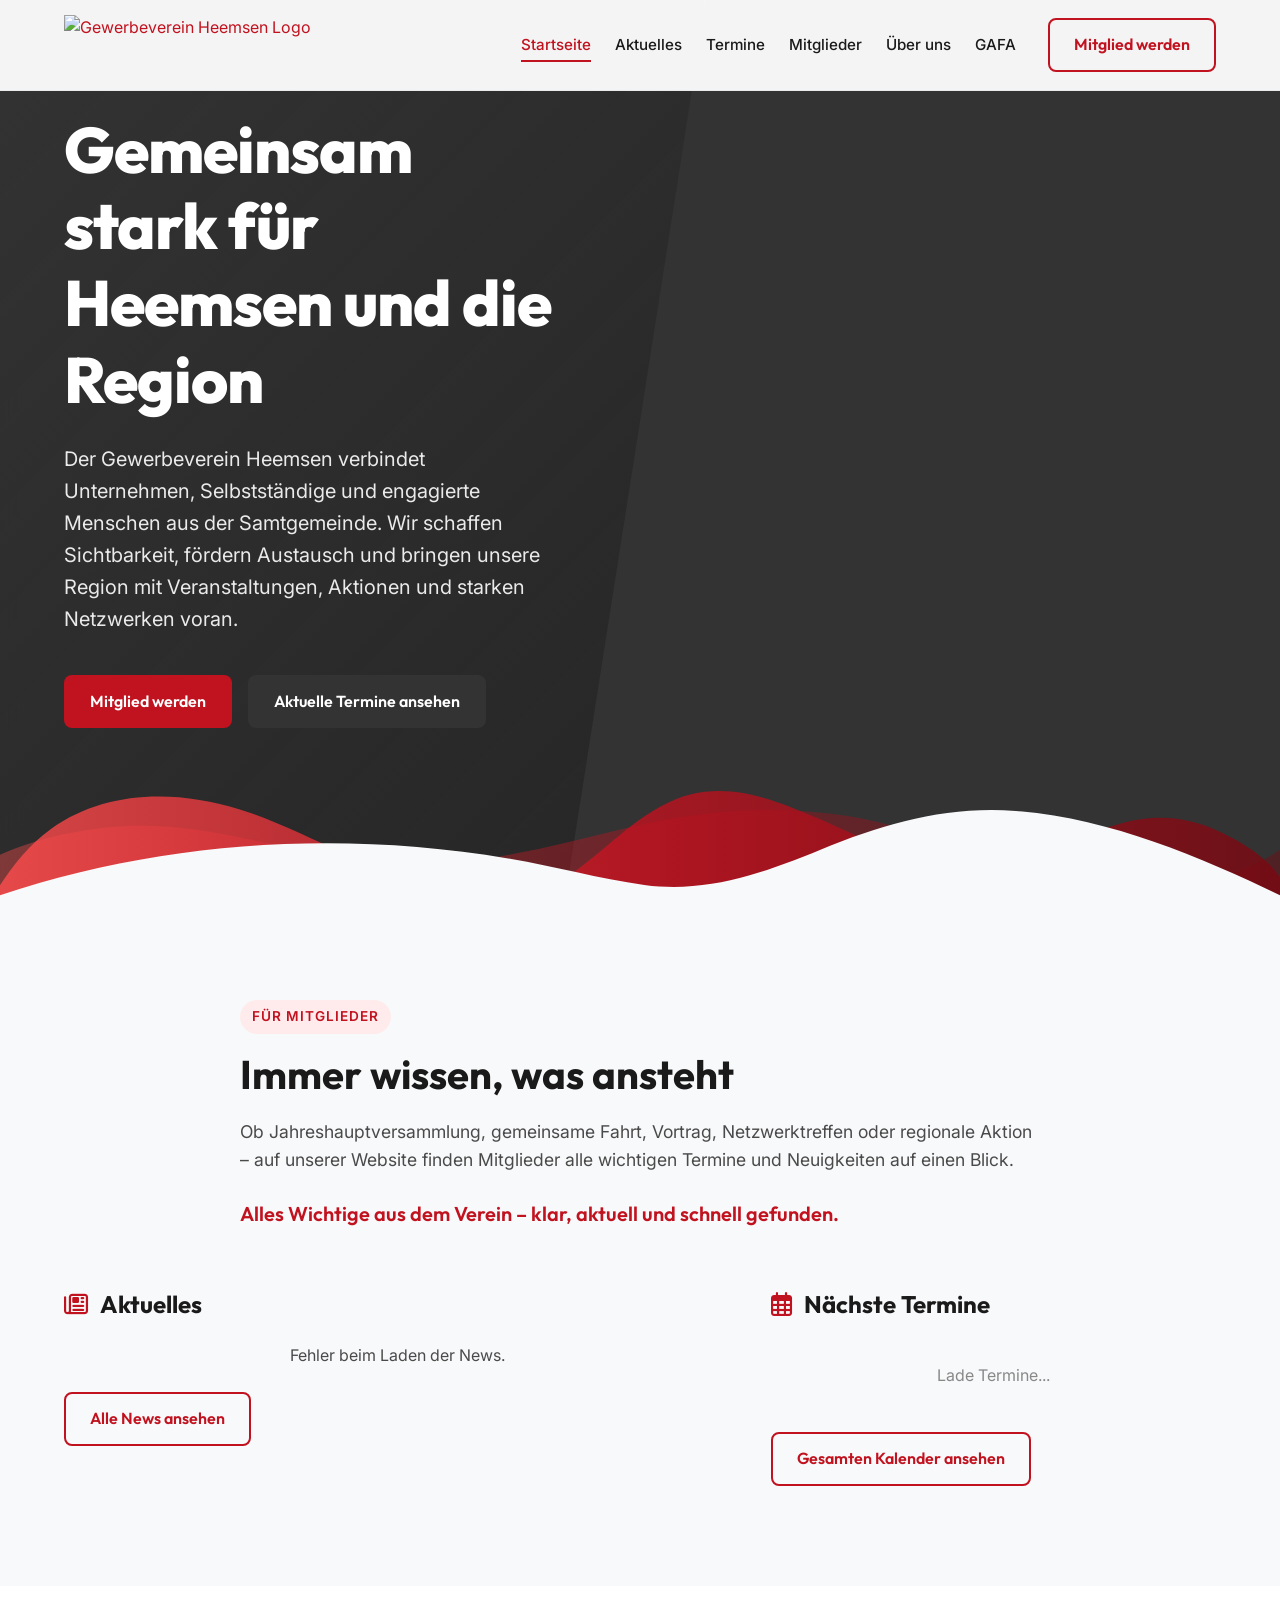
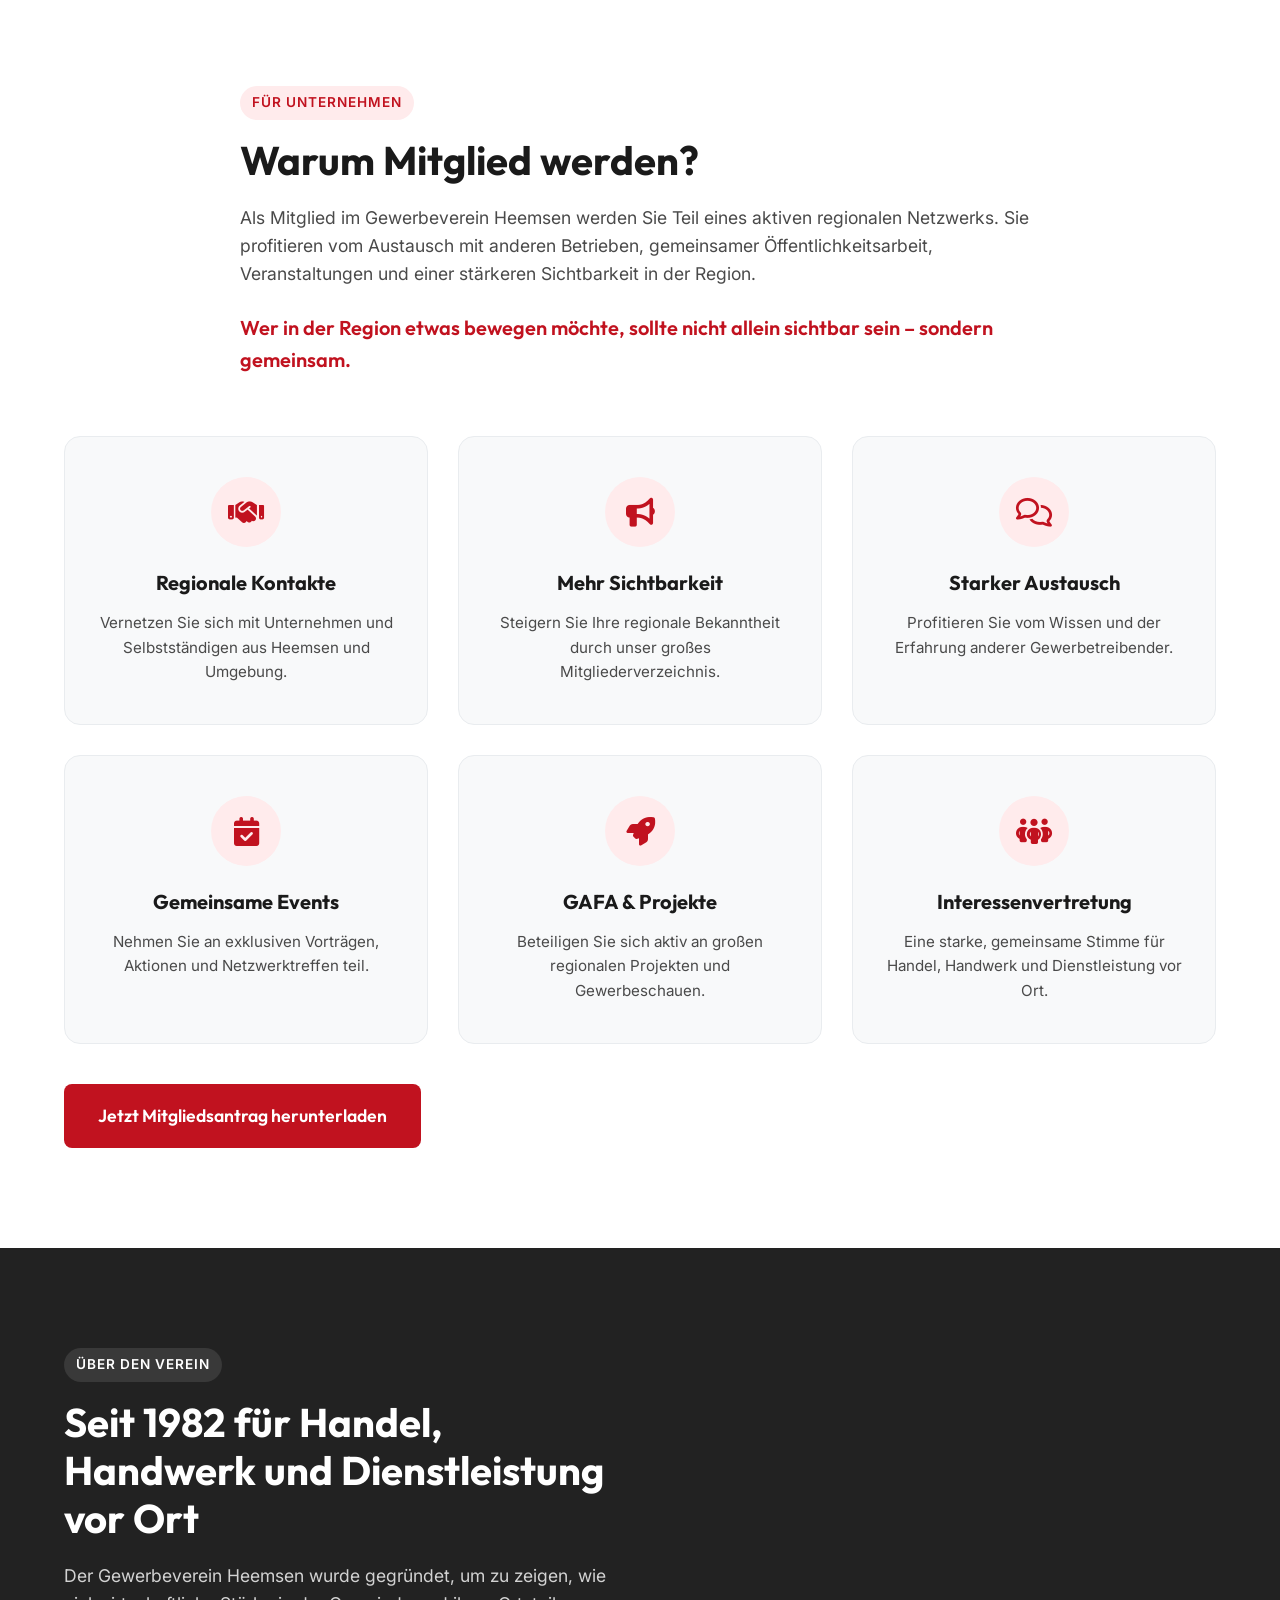
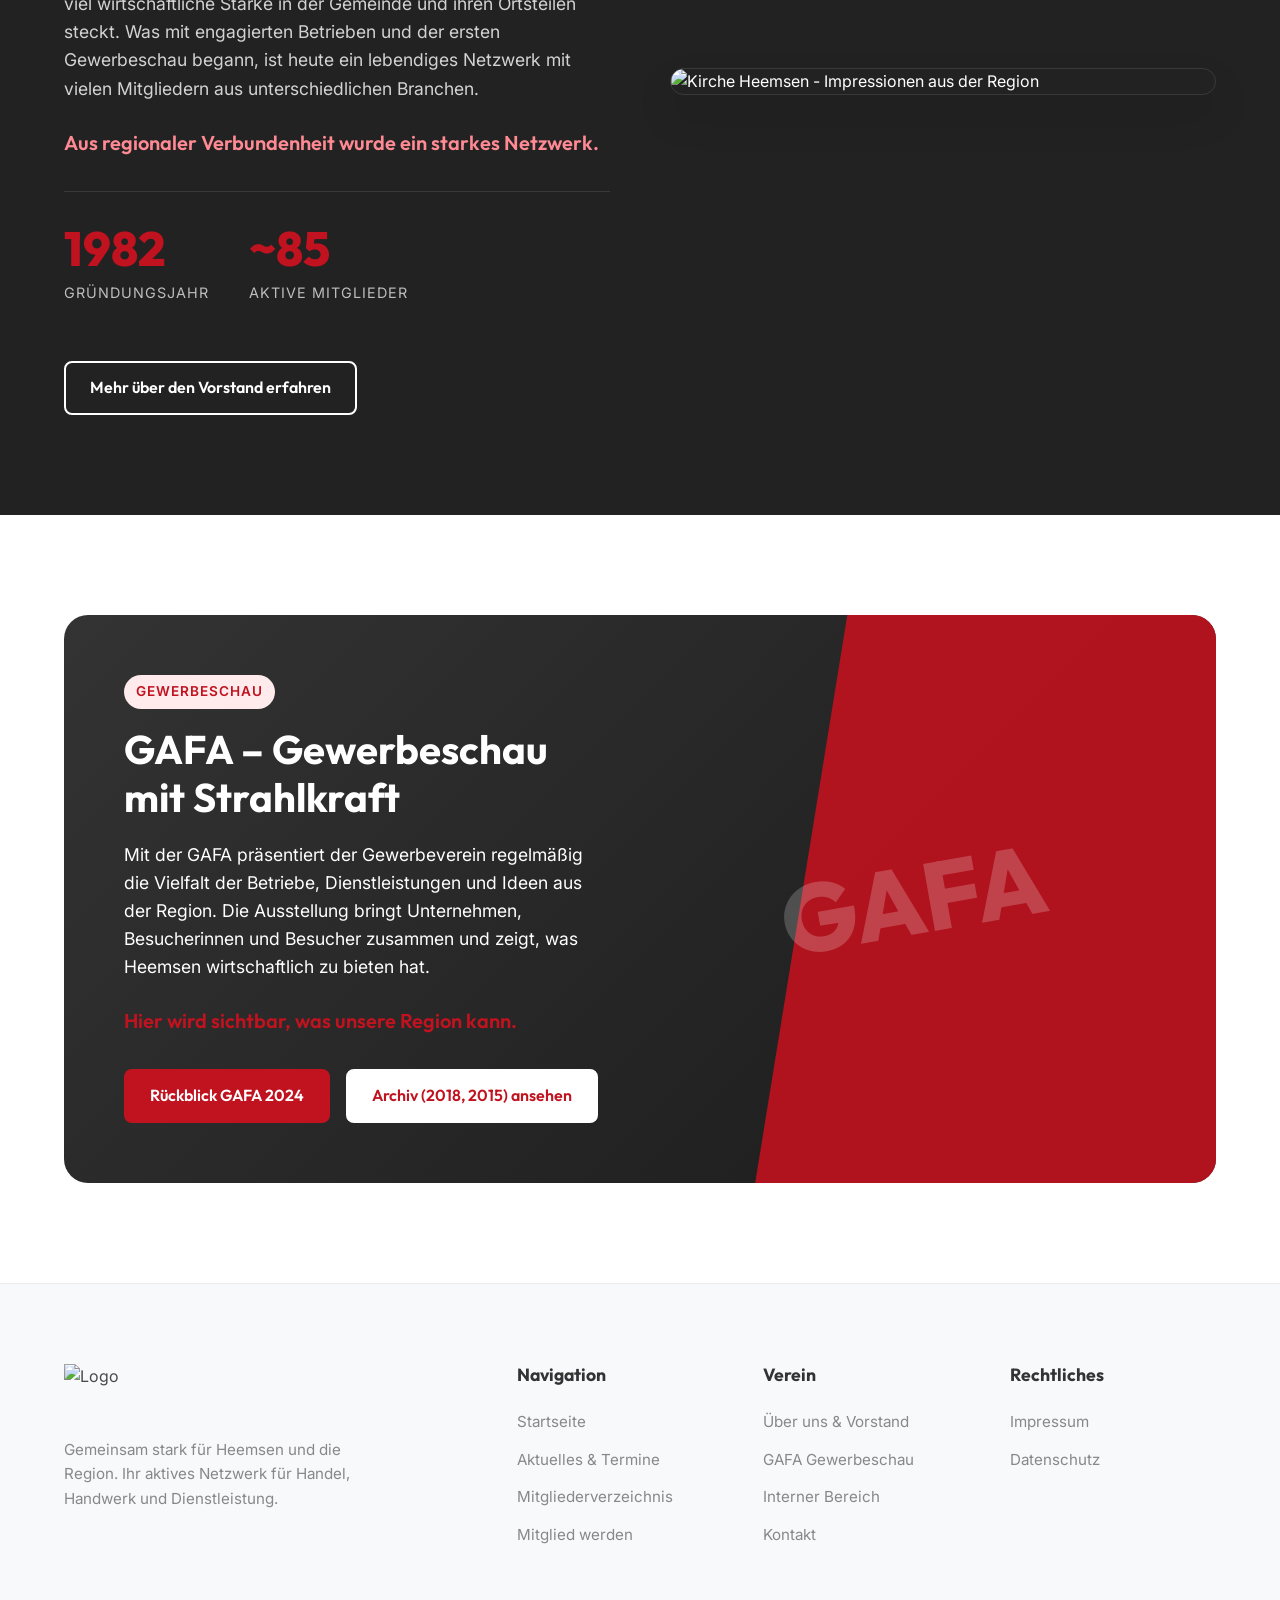
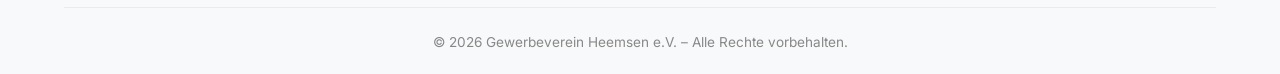
==== index.html @ cf5c9b63 "Add Datenschutz page and link in footers" ====
<!DOCTYPE html>
<html lang="de">
<head>
    <meta charset="UTF-8">
    <meta name="viewport" content="width=device-width, initial-scale=1.0">
    <title>Gewerbeverein Heemsen</title>
    
    <!-- Google Fonts -->
    <link rel="preconnect" href="https://fonts.googleapis.com">
    <link rel="preconnect" href="https://fonts.gstatic.com" crossorigin>
    <link href="https://fonts.googleapis.com/css2?family=Inter:wght@300;400;500;600;700&family=Outfit:wght@400;600;800&display=swap" rel="stylesheet">
    
    <!-- FontAwesome Icons -->
    <link rel="stylesheet" href="https://cdnjs.cloudflare.com/ajax/libs/font-awesome/6.4.0/css/all.min.css">
    
    <!-- Styles -->
    <link rel="stylesheet" href="style.css">
</head>
<body>

    <!-- Header & Navigation -->
    <header class="header" id="header">
        <div class="container header-container">
            <a href="#" class="logo">
                <img src="https://pub-b33108412309406a9a941ddc51e9a5b9.r2.dev/gewerbeverein%20heemsen/Gewerbeverein-Heemsen-Logo.png" alt="Gewerbeverein Heemsen Logo">
            </a>
            
            <nav class="nav-menu" id="nav-menu">
                <ul class="nav-list">
                    <li class="nav-item"><a href="#" class="nav-link active">Startseite</a></li>
                    <li class="nav-item"><a href="aktuelles.html" class="nav-link">Aktuelles</a></li>
                    <li class="nav-item"><a href="termine.html" class="nav-link">Termine</a></li>
                    <li class="nav-item"><a href="mitglieder.html" class="nav-link">Mitglieder</a></li>
                    <li class="nav-item"><a href="#ueber-uns" class="nav-link">Über uns</a></li>
                    <li class="nav-item"><a href="#gafa" class="nav-link">GAFA</a></li>
                </ul>
                <div class="nav-actions">
                    <a href="#mitglied-werden" class="btn btn-outline">Mitglied werden</a>
                </div>
            </nav>

            <button class="hamburger" id="hamburger" aria-label="Menü öffnen">
                <span class="bar"></span>
                <span class="bar"></span>
                <span class="bar"></span>
            </button>
        </div>
    </header>

    <!-- Hero Section -->
    <section class="hero">
        <div class="container hero-container">
            <div class="hero-content">
                <h1 class="hero-title">Gemeinsam stark für Heemsen und die Region</h1>
                <p class="hero-subtitle">Der Gewerbeverein Heemsen verbindet Unternehmen, Selbstständige und engagierte Menschen aus der Samtgemeinde. Wir schaffen Sichtbarkeit, fördern Austausch und bringen unsere Region mit Veranstaltungen, Aktionen und starken Netzwerken voran.</p>
                <div class="hero-buttons">
                    <a href="#mitglied-werden" class="btn btn-primary">Mitglied werden</a>
                    <a href="#termine" class="btn btn-secondary">Aktuelle Termine ansehen</a>
                </div>
            </div>
        </div>
        
        <!-- Shape Divider Bottom -->
        <div class="custom-shape-divider-bottom">
            <svg data-name="Layer 1" xmlns="http://www.w3.org/2000/svg" viewBox="0 0 1200 120" preserveAspectRatio="none">
                <defs>
                    <linearGradient id="wave-gradient" x1="0%" y1="0%" x2="100%" y2="0%">
                        <stop offset="0%" stop-color="#ff4d4d" />
                        <stop offset="50%" stop-color="var(--primary)" />
                        <stop offset="100%" stop-color="#7a0811" />
                    </linearGradient>
                </defs>
                <path d="M0,0V46.29c47.79,22.2,103.59,32.17,158,28,70.36-5.37,136.33-33.31,206.8-37.5C438.64,32.43,512.34,53.67,583,72.05c69.27,18,138.3,24.88,209.4,13.08,36.15-6,69.85-17.84,104.45-29.34C989.49,25,1113-14.29,1200,52.47V0Z" fill="url(#wave-gradient)" opacity=".4" transform="scale(1, -1) translate(0, -120)"></path>
                <path d="M0,0V15.81C13,36.92,27.64,56.86,47.69,72.05,99.41,111.27,165,111,224.58,91.58c31.15-10.15,60.09-26.07,89.67-39.8,40.92-19,84.73-46,130.83-49.67,36.26-2.85,70.9,9.42,98.6,31.56,31.77,25.39,62.32,62,103.63,73,40.44,10.79,81.35-6.69,119.13-24.28s75.16-39,116.92-43.05c59.73-5.85,113.28,22.88,168.9,38.84,30.2,8.66,59,6.17,87.09-7.5,22.43-10.89,48-26.93,60.65-49.24V0Z" fill="url(#wave-gradient)" opacity=".8" transform="scale(1, -1) translate(0, -120)"></path>
                <path d="M0,0V5.63C149.93,59,314.09,71.32,475.83,42.57c43-7.64,84.23-20.12,127.61-26.46,59-8.63,112.48,12.24,165.56,35.4C827.93,77.22,886,95.24,951.2,90c86.53-7,172.46-45.71,248.8-84.81V0Z" fill="var(--bg-light)" transform="scale(1, -1) translate(0, -120)"></path>
            </svg>
        </div>
    </section>

    <!-- Für Mitglieder: Aktuelles & Termine -->
    <section id="aktuelles" class="section bg-light">
        <div class="container">
            <div class="section-header text-center">
                <span class="section-badge">Für Mitglieder</span>
                <h2 class="section-title">Immer wissen, was ansteht</h2>
                <p class="section-description">Ob Jahreshauptversammlung, gemeinsame Fahrt, Vortrag, Netzwerktreffen oder regionale Aktion – auf unserer Website finden Mitglieder alle wichtigen Termine und Neuigkeiten auf einen Blick.</p>
                <p class="section-highlight">Alles Wichtige aus dem Verein – klar, aktuell und schnell gefunden.</p>
            </div>

            <div class="members-grid">
                <!-- Aktuelles Spalte -->
                <div class="news-column">
                    <h3 class="column-title"><i class="fa-regular fa-newspaper"></i> Aktuelles</h3>
                    <div class="news-cards" id="dynamic-news-home">
                        <!-- News werden hier dynamisch per JavaScript geladen -->
                        <div style="text-align:center; padding: 20px; color: var(--text-muted);">Lade Neuigkeiten...</div>
                    </div>
                    <div class="column-footer">
                        <a href="aktuelles.html" class="btn btn-outline">Alle News ansehen</a>
                    </div>
                </div>

                <!-- Termine Spalte -->
                <div class="events-column" id="termine">
                    <h3 class="column-title"><i class="fa-regular fa-calendar-days"></i> Nächste Termine</h3>
                    <div class="events-list" id="dynamic-home-events">
                        <!-- Termine werden hier dynamisch per JavaScript geladen -->
                        <div style="text-align:center; padding: 20px; color: var(--text-muted);">Lade Termine...</div>
                    </div>
                    <div class="column-footer">
                        <a href="termine.html" class="btn btn-outline">Gesamten Kalender ansehen</a>
                    </div>
                </div>
            </div>
        </div>
    </section>

    <!-- Für Unternehmen: Warum Mitglied werden -->
    <section id="mitglied-werden" class="section">
        <div class="container">
            <div class="section-header text-center">
                <span class="section-badge">Für Unternehmen</span>
                <h2 class="section-title">Warum Mitglied werden?</h2>
                <p class="section-description">Als Mitglied im Gewerbeverein Heemsen werden Sie Teil eines aktiven regionalen Netzwerks. Sie profitieren vom Austausch mit anderen Betrieben, gemeinsamer Öffentlichkeitsarbeit, Veranstaltungen und einer stärkeren Sichtbarkeit in der Region.</p>
                <p class="section-highlight">Wer in der Region etwas bewegen möchte, sollte nicht allein sichtbar sein – sondern gemeinsam.</p>
            </div>

            <div class="benefits-grid">
                <div class="benefit-card">
                    <div class="benefit-icon"><i class="fa-solid fa-handshake"></i></div>
                    <h3 class="benefit-title">Regionale Kontakte</h3>
                    <p class="benefit-text">Vernetzen Sie sich mit Unternehmen und Selbstständigen aus Heemsen und Umgebung.</p>
                </div>
                <div class="benefit-card">
                    <div class="benefit-icon"><i class="fa-solid fa-bullhorn"></i></div>
                    <h3 class="benefit-title">Mehr Sichtbarkeit</h3>
                    <p class="benefit-text">Steigern Sie Ihre regionale Bekanntheit durch unser großes Mitgliederverzeichnis.</p>
                </div>
                <div class="benefit-card">
                    <div class="benefit-icon"><i class="fa-regular fa-comments"></i></div>
                    <h3 class="benefit-title">Starker Austausch</h3>
                    <p class="benefit-text">Profitieren Sie vom Wissen und der Erfahrung anderer Gewerbetreibender.</p>
                </div>
                <div class="benefit-card">
                    <div class="benefit-icon"><i class="fa-solid fa-calendar-check"></i></div>
                    <h3 class="benefit-title">Gemeinsame Events</h3>
                    <p class="benefit-text">Nehmen Sie an exklusiven Vorträgen, Aktionen und Netzwerktreffen teil.</p>
                </div>
                <div class="benefit-card">
                    <div class="benefit-icon"><i class="fa-solid fa-rocket"></i></div>
                    <h3 class="benefit-title">GAFA & Projekte</h3>
                    <p class="benefit-text">Beteiligen Sie sich aktiv an großen regionalen Projekten und Gewerbeschauen.</p>
                </div>
                <div class="benefit-card">
                    <div class="benefit-icon"><i class="fa-solid fa-people-group"></i></div>
                    <h3 class="benefit-title">Interessenvertretung</h3>
                    <p class="benefit-text">Eine starke, gemeinsame Stimme für Handel, Handwerk und Dienstleistung vor Ort.</p>
                </div>
            </div>

            <div class="text-center mt-4">
                <a href="#" class="btn btn-primary btn-large">Jetzt Mitgliedsantrag herunterladen</a>
            </div>
        </div>
    </section>

    <!-- Über uns -->
    <section id="ueber-uns" class="section bg-dark text-white">
        <div class="container">
            <div class="about-grid">
                <div class="about-content">
                    <span class="section-badge badge-light">Über den Verein</span>
                    <h2 class="section-title">Seit 1982 für Handel, Handwerk und Dienstleistung vor Ort</h2>
                    <p class="section-description text-light">Der Gewerbeverein Heemsen wurde gegründet, um zu zeigen, wie viel wirtschaftliche Stärke in der Gemeinde und ihren Ortsteilen steckt. Was mit engagierten Betrieben und der ersten Gewerbeschau begann, ist heute ein lebendiges Netzwerk mit vielen Mitgliedern aus unterschiedlichen Branchen.</p>
                    <p class="section-highlight text-primary-light">Aus regionaler Verbundenheit wurde ein starkes Netzwerk.</p>
                    <div class="about-stats">
                        <div class="stat-item">
                            <span class="stat-number">1982</span>
                            <span class="stat-label">Gründungsjahr</span>
                        </div>
                        <div class="stat-item">
                            <span class="stat-number">~85</span>
                            <span class="stat-label">Aktive Mitglieder</span>
                        </div>
                    </div>
                    <a href="#" class="btn btn-outline-light mt-3">Mehr über den Vorstand erfahren</a>
                </div>
                <div class="about-image">
                    <img src="https://pub-b33108412309406a9a941ddc51e9a5b9.r2.dev/gewerbeverein%20heemsen/Kirche-Heemsen.png" alt="Kirche Heemsen - Impressionen aus der Region" class="about-img">
                </div>
            </div>
        </div>
    </section>

    <!-- GAFA Teaser -->
    <section id="gafa" class="section">
        <div class="container">
            <div class="gafa-banner">
                <div class="gafa-content">
                    <span class="section-badge">Gewerbeschau</span>
                    <h2 class="section-title">GAFA – Gewerbeschau mit Strahlkraft</h2>
                    <p class="section-description">Mit der GAFA präsentiert der Gewerbeverein regelmäßig die Vielfalt der Betriebe, Dienstleistungen und Ideen aus der Region. Die Ausstellung bringt Unternehmen, Besucherinnen und Besucher zusammen und zeigt, was Heemsen wirtschaftlich zu bieten hat.</p>
                    <p class="section-highlight">Hier wird sichtbar, was unsere Region kann.</p>
                    <div class="gafa-buttons">
                        <a href="#" class="btn btn-primary">Rückblick GAFA 2024</a>
                        <a href="#" class="btn btn-outline text-dark">Archiv (2018, 2015) ansehen</a>
                    </div>
                </div>
                <div class="gafa-visual">
                    <div class="gafa-logo-mock">GAFA</div>
                </div>
            </div>
        </div>
    </section>

    <!-- Footer -->
    <footer class="footer">
        <div class="container">
            <div class="footer-grid">
                <div class="footer-col">
                    <img src="https://pub-b33108412309406a9a941ddc51e9a5b9.r2.dev/gewerbeverein%20heemsen/Gewerbeverein-Heemsen-Logo.png" alt="Logo" class="footer-logo">
                    <p class="footer-text">Gemeinsam stark für Heemsen und die Region. Ihr aktives Netzwerk für Handel, Handwerk und Dienstleistung.</p>
                </div>
                <div class="footer-col">
                    <h4 class="footer-heading">Navigation</h4>
                    <ul class="footer-links">
                        <li><a href="#">Startseite</a></li>
                        <li><a href="#aktuelles">Aktuelles & Termine</a></li>
                        <li><a href="mitglieder.html">Mitgliederverzeichnis</a></li>
                        <li><a href="#mitglied-werden">Mitglied werden</a></li>
                    </ul>
                </div>
                <div class="footer-col">
                    <h4 class="footer-heading">Verein</h4>
                    <ul class="footer-links">
                        <li><a href="#ueber-uns">Über uns & Vorstand</a></li>
                        <li><a href="#gafa">GAFA Gewerbeschau</a></li>
                        <li><a href="#">Interner Bereich</a></li>
                        <li><a href="#">Kontakt</a></li>
                    </ul>
                </div>
                <div class="footer-col">
                    <h4 class="footer-heading">Rechtliches</h4>
                    <ul class="footer-links">
                        <li><a href="impressum.html">Impressum</a></li>
                        <li><a href="datenschutz.html">Datenschutz</a></li>
                    </ul>
                </div>
            </div>
            <div class="footer-bottom">
                <p>&copy; 2026 Gewerbeverein Heemsen e.V. – Alle Rechte vorbehalten.</p>
            </div>
        </div>
    </footer>

    <script src="main.js"></script>
</body>
</html>
---- style.css ----
/* --- CSS VARIABLES & THEME --- */
:root {
    /* Colors */
    --primary: #c1121f; /* Logo Red */
    --primary-hover: #9c0e18;
    --primary-light: #ffebec;
    
    --secondary: #333333; /* Logo Dark Grey */
    --secondary-hover: #1a1a1a;
    
    --bg-color: #ffffff;
    --bg-light: #f8f9fa;
    --bg-dark: #222222;
    
    --text-main: #4a4a4a;
    --text-dark: #1a1a1a;
    --text-light: #ffffff;
    --text-muted: #888888;
    
    --border-color: #e9ecef;
    
    /* Typography */
    --font-heading: 'Outfit', sans-serif;
    --font-body: 'Inter', sans-serif;
    
    /* Effects */
    --shadow-sm: 0 2px 4px rgba(0,0,0,0.05);
    --shadow-md: 0 10px 20px rgba(0,0,0,0.08);
    --shadow-lg: 0 20px 40px rgba(0,0,0,0.12);
    --radius-md: 8px;
    --radius-lg: 16px;
    --radius-xl: 24px;
    
    --transition: all 0.3s ease;
}

/* --- RESET & GLOBAL --- */
* {
    margin: 0;
    padding: 0;
    box-sizing: border-box;
}

html {
    scroll-behavior: smooth;
}

body {
    font-family: var(--font-body);
    color: var(--text-main);
    background-color: var(--bg-color);
    line-height: 1.6;
    overflow-x: hidden;
}

h1, h2, h3, h4, h5, h6 {
    font-family: var(--font-heading);
    color: var(--text-dark);
    line-height: 1.2;
}

a {
    text-decoration: none;
    color: var(--primary);
    transition: var(--transition);
}

ul {
    list-style: none;
}

img {
    max-width: 100%;
    height: auto;
    display: block;
}

.container {
    width: 100%;
    max-width: 1200px;
    margin: 0 auto;
    padding: 0 24px;
}

/* --- BUTTONS --- */
.btn {
    display: inline-flex;
    align-items: center;
    justify-content: center;
    padding: 12px 24px;
    border-radius: var(--radius-md);
    font-family: var(--font-heading);
    font-weight: 600;
    font-size: 1rem;
    cursor: pointer;
    transition: var(--transition);
    border: 2px solid transparent;
}

.btn-large {
    padding: 16px 32px;
    font-size: 1.1rem;
}

.btn-primary {
    background-color: var(--primary);
    color: var(--text-light);
}

.btn-primary:hover {
    background-color: var(--primary-hover);
    color: var(--text-light);
    transform: translateY(-2px);
    box-shadow: var(--shadow-md);
}

.btn-secondary {
    background-color: var(--secondary);
    color: var(--text-light);
}

.btn-secondary:hover {
    background-color: var(--secondary-hover);
    color: var(--text-light);
    transform: translateY(-2px);
    box-shadow: var(--shadow-md);
}

.btn-outline {
    background-color: transparent;
    border-color: var(--primary);
    color: var(--primary);
}

.btn-outline:hover {
    background-color: var(--primary);
    color: var(--text-light);
}

.btn-outline-light {
    background-color: transparent;
    border-color: var(--text-light);
    color: var(--text-light);
}

.btn-outline-light:hover {
    background-color: var(--text-light);
    color: var(--primary);
}

.text-link {
    font-weight: 600;
    display: inline-flex;
    align-items: center;
    gap: 8px;
}
.text-link:hover {
    color: var(--primary-hover);
    gap: 12px;
}

/* --- HEADER & NAV --- */
.header {
    position: fixed;
    top: 0;
    left: 0;
    width: 100%;
    background-color: rgba(255, 255, 255, 0.95);
    backdrop-filter: blur(10px);
    z-index: 1000;
    transition: var(--transition);
    border-bottom: 1px solid var(--border-color);
}

.header.scrolled {
    box-shadow: var(--shadow-sm);
    padding: 0;
}

.header-container {
    display: flex;
    justify-content: space-between;
    align-items: center;
    height: 90px;
    transition: height 0.3s ease;
}

.header.scrolled .header-container {
    height: 70px;
}

.logo img {
    height: 60px; /* Base on uploaded logo proportions */
    transition: var(--transition);
}

.header.scrolled .logo img {
    height: 45px;
}

.nav-menu {
    display: flex;
    align-items: center;
    gap: 32px;
}

.nav-list {
    display: flex;
    gap: 24px;
}

.nav-link {
    color: var(--text-dark);
    font-weight: 500;
    font-size: 0.95rem;
    position: relative;
    padding: 8px 0;
}

.nav-link::after {
    content: '';
    position: absolute;
    bottom: 0;
    left: 0;
    width: 0;
    height: 2px;
    background-color: var(--primary);
    transition: var(--transition);
}

.nav-link:hover::after, .nav-link.active::after {
    width: 100%;
}

.nav-link:hover, .nav-link.active {
    color: var(--primary);
}

.hamburger {
    display: none;
    background: none;
    border: none;
    cursor: pointer;
    flex-direction: column;
    gap: 6px;
}

.hamburger .bar {
    width: 28px;
    height: 3px;
    background-color: var(--secondary);
    transition: var(--transition);
    border-radius: 3px;
}

/* --- HERO SECTION --- */
.hero {
    position: relative;
    min-height: 100vh;
    display: flex;
    align-items: center;
    background-color: var(--secondary);
    background-image: url('https://pub-b33108412309406a9a941ddc51e9a5b9.r2.dev/gewerbeverein%20heemsen/Gewerbeverein-Heemsen-Hero.png');
    background-size: cover;
    background-position: right center;
    background-attachment: fixed;
    padding-top: 90px; /* Offset header */
    padding-bottom: 150px; /* Space for wave */
    overflow: hidden;
}

/* Dynamische, diagonale Designer-Form Ã¼ber das gesamte Bild */
.hero::before {
    content: '';
    position: absolute;
    top: 0;
    left: 0;
    width: 55%;
    height: 100%;
    background: linear-gradient(135deg, rgba(51, 51, 51, 0.9) 0%, rgba(30, 30, 30, 0.6) 100%);
    backdrop-filter: blur(8px);
    -webkit-backdrop-filter: blur(8px);
    clip-path: polygon(0 0, 100% 0, 80% 100%, 0 100%);
    z-index: 0;
    border-right: 2px solid rgba(255, 255, 255, 0.2);
}

.hero-container {
    position: relative;
    z-index: 1;
    width: 100%;
}

.hero-content {
    position: relative;
    z-index: 1;
    max-width: 500px;
    text-align: left;
    padding: 20px 0;
}

.hero-title {
    font-size: clamp(2.5rem, 5vw, 4.5rem);
    font-weight: 800;
    margin-bottom: 24px;
    color: var(--text-light);
    letter-spacing: -1px;
}

.hero-subtitle {
    font-size: 1.25rem;
    color: rgba(255, 255, 255, 0.9);
    margin-bottom: 40px;
    max-width: 480px;
}

.hero-buttons {
    display: flex;
    gap: 16px;
    justify-content: flex-start;
}

/* Shape Divider CSS */
.custom-shape-divider-bottom {
    position: absolute;
    bottom: -1px;
    left: 0;
    width: 100%;
    overflow: hidden;
    line-height: 0;
    z-index: 2;
}

.custom-shape-divider-bottom svg {
    position: relative;
    display: block;
    width: calc(100% + 1.3px);
    height: 120px;
}

/* --- GENERAL SECTIONS --- */
.section {
    padding: 100px 0;
}

.bg-light {
    background-color: var(--bg-light);
}

.bg-dark {
    background-color: var(--bg-dark);
}

.text-white, .text-white h1, .text-white h2, .text-white h3, .text-white h4, .text-white h5, .text-white h6, .text-white .section-title {
    color: var(--text-light);
}

.section-header {
    margin-bottom: 60px;
    max-width: 800px;
}

.section-header.text-center {
    margin-left: auto;
    margin-right: auto;
}

.section-badge {
    display: inline-block;
    padding: 6px 12px;
    background-color: var(--primary-light);
    color: var(--primary);
    font-weight: 600;
    font-size: 0.85rem;
    border-radius: 20px;
    text-transform: uppercase;
    letter-spacing: 1px;
    margin-bottom: 16px;
}

.section-badge.badge-light {
    background-color: rgba(255,255,255,0.1);
    color: var(--text-light);
}

.section-title {
    font-size: 2.5rem;
    margin-bottom: 20px;
}

.section-description {
    font-size: 1.1rem;
    margin-bottom: 24px;
}

.section-highlight {
    font-size: 1.25rem;
    font-weight: 600;
    color: var(--primary);
    font-family: var(--font-heading);
}

.text-light {
    color: rgba(255,255,255,0.8);
}
.text-primary-light {
    color: #ff8a93;
}

/* --- MEMBERS / AKTUELLES & TERMINE --- */
.members-grid {
    display: grid;
    grid-template-columns: 1.5fr 1fr;
    gap: 40px;
}

.column-title {
    font-size: 1.5rem;
    margin-bottom: 24px;
    display: flex;
    align-items: center;
    gap: 12px;
}

.column-title i {
    color: var(--primary);
}

/* News Cards */
.news-cards {
    display: flex;
    flex-direction: column;
    gap: 24px;
    margin-bottom: 24px;
}

.news-card {
    display: flex;
    background: var(--bg-color);
    border-radius: var(--radius-lg);
    overflow: hidden;
    box-shadow: var(--shadow-sm);
    transition: var(--transition);
    border: 1px solid var(--border-color);
}

.news-card:hover {
    box-shadow: var(--shadow-md);
    transform: translateY(-4px);
}

.news-image-placeholder {
    width: 200px;
    background-color: #e9ecef;
    display: flex;
    align-items: center;
    justify-content: center;
    font-size: 3rem;
    color: #ced4da;
    flex-shrink: 0;
}

.news-content {
    padding: 24px;
    display: flex;
    flex-direction: column;
}

.news-date {
    font-size: 0.85rem;
    color: var(--text-muted);
    margin-bottom: 8px;
    font-weight: 600;
}

.news-title {
    font-size: 1.25rem;
    margin-bottom: 12px;
}

.news-excerpt {
    font-size: 0.95rem;
    margin-bottom: 16px;
    flex-grow: 1;
}

/* Events List */
.events-list {
    display: flex;
    flex-direction: column;
    gap: 16px;
    margin-bottom: 24px;
}

.event-item {
    display: flex;
    align-items: center;
    gap: 20px;
    background: var(--bg-color);
    padding: 20px;
    border-radius: var(--radius-lg);
    box-shadow: var(--shadow-sm);
    transition: var(--transition);
    border: 1px solid var(--border-color);
}

.event-item:hover {
    box-shadow: var(--shadow-md);
    border-color: var(--primary-light);
}

.event-date-box {
    background-color: var(--primary-light);
    color: var(--primary);
    width: 70px;
    height: 70px;
    border-radius: var(--radius-md);
    display: flex;
    flex-direction: column;
    align-items: center;
    justify-content: center;
    flex-shrink: 0;
}

.event-day {
    font-size: 1.5rem;
    font-weight: 800;
    line-height: 1;
}

.event-month {
    font-size: 0.85rem;
    font-weight: 600;
    text-transform: uppercase;
}

.event-title {
    font-size: 1.1rem;
    margin-bottom: 8px;
}

.event-meta {
    font-size: 0.85rem;
    color: var(--text-muted);
    display: flex;
    gap: 12px;
    align-items: center;
}

.event-meta i {
    color: var(--primary);
}

/* --- WARUM MITGLIED WERDEN (BENEFITS) --- */
.benefits-grid {
    display: grid;
    grid-template-columns: repeat(auto-fit, minmax(300px, 1fr));
    gap: 30px;
}

.benefit-card {
    background: var(--bg-light);
    padding: 40px 30px;
    border-radius: var(--radius-lg);
    text-align: center;
    transition: var(--transition);
    border: 1px solid var(--border-color);
}

.benefit-card:hover {
    background: var(--bg-color);
    box-shadow: var(--shadow-md);
    transform: translateY(-5px);
    border-color: var(--primary-light);
}

.benefit-icon {
    width: 70px;
    height: 70px;
    background-color: var(--primary-light);
    color: var(--primary);
    border-radius: 50%;
    display: flex;
    align-items: center;
    justify-content: center;
    font-size: 1.8rem;
    margin: 0 auto 24px auto;
    transition: var(--transition);
}

.benefit-card:hover .benefit-icon {
    background-color: var(--primary);
    color: var(--text-light);
}

.benefit-title {
    font-size: 1.25rem;
    margin-bottom: 16px;
}

.benefit-text {
    font-size: 0.95rem;
}

.mt-4 { margin-top: 40px; }
.mt-3 { margin-top: 24px; }

/* --- ABOUT US --- */
.about-grid {
    display: grid;
    grid-template-columns: 1fr 1fr;
    gap: 60px;
    align-items: center;
}

.about-stats {
    display: flex;
    gap: 40px;
    margin: 32px 0;
    padding-top: 32px;
    border-top: 1px solid rgba(255,255,255,0.1);
}

.stat-number {
    display: block;
    font-size: 3rem;
    font-family: var(--font-heading);
    font-weight: 800;
    color: var(--primary);
    line-height: 1;
    margin-bottom: 8px;
}

.stat-label {
    font-size: 0.9rem;
    color: rgba(255,255,255,0.7);
    text-transform: uppercase;
    letter-spacing: 1px;
}

.about-image img {
    border-radius: var(--radius-xl);
    box-shadow: var(--shadow-lg);
    width: 100%;
    height: auto;
    object-fit: cover;
    border: 1px solid rgba(255,255,255,0.1);
}

/* --- GAFA TEASER --- */
.gafa-banner {
    background: linear-gradient(135deg, var(--secondary) 0%, #1a1a1a 100%);
    border-radius: var(--radius-xl);
    padding: 60px;
    display: grid;
    grid-template-columns: 1fr 1fr;
    gap: 60px;
    align-items: center;
    color: var(--text-light);
    position: relative;
    overflow: hidden;
}

.gafa-banner::after {
    content: '';
    position: absolute;
    top: 0;
    right: 0;
    width: 40%;
    height: 100%;
    background-color: var(--primary);
    clip-path: polygon(20% 0, 100% 0, 100% 100%, 0 100%);
    z-index: 0;
    opacity: 0.9;
}

.gafa-content {
    position: relative;
    z-index: 1;
}

.gafa-content .section-title {
    color: var(--text-light);
}

.gafa-buttons {
    display: flex;
    gap: 16px;
    margin-top: 32px;
}

.gafa-buttons .btn-outline {
    background-color: var(--bg-color);
    border-color: var(--bg-color);
}
.gafa-buttons .btn-outline:hover {
    background-color: transparent;
    color: var(--text-light) !important;
    border-color: var(--text-light);
}

.gafa-visual {
    position: relative;
    z-index: 1;
    display: flex;
    justify-content: center;
}

.gafa-logo-mock {
    font-family: var(--font-heading);
    font-size: 6rem;
    font-weight: 800;
    color: rgba(255,255,255,0.2);
    transform: rotate(-10deg);
}

/* --- FOOTER --- */
.footer {
    background-color: var(--bg-light);
    padding: 80px 0 20px 0;
    border-top: 1px solid var(--border-color);
}

.footer-grid {
    display: grid;
    grid-template-columns: 2fr 1fr 1fr 1fr;
    gap: 40px;
    margin-bottom: 60px;
}

.footer-logo {
    height: 50px;
    margin-bottom: 24px;
}

.footer-text {
    color: var(--text-muted);
    font-size: 0.95rem;
    max-width: 300px;
}

.footer-heading {
    font-size: 1.1rem;
    margin-bottom: 24px;
    color: var(--secondary);
}

.footer-links {
    display: flex;
    flex-direction: column;
    gap: 12px;
}

.footer-links a {
    color: var(--text-muted);
    font-size: 0.95rem;
}

.footer-links a:hover {
    color: var(--primary);
    padding-left: 4px;
}

.footer-bottom {
    text-align: center;
    padding-top: 24px;
    border-top: 1px solid var(--border-color);
    color: var(--text-muted);
    font-size: 0.85rem;
}

/* --- RESPONSIVE DESIGN --- */
@media (max-width: 992px) {
    .hero::before {
        width: 100%;
        clip-path: polygon(0 0, 100% 0, 100% 85%, 0 100%);
    }

    .hero-title {
        font-size: 3rem;
    }
    .members-grid, .about-grid, .gafa-banner {
        grid-template-columns: 1fr;
    }
    .news-card {
        flex-direction: column;
    }
    .news-image-placeholder {
        width: 100%;
        height: 200px;
    }
    .gafa-banner::after {
        display: none;
    }
    .gafa-banner {
        background: var(--secondary);
    }
}

@media (max-width: 768px) {
    .hero::before {
        clip-path: polygon(0 0, 100% 0, 100% 90%, 0 100%);
    }

    .nav-menu {
        position: fixed;
        top: 90px;
        left: -100%;
        width: 100%;
        height: calc(100vh - 90px);
        background-color: var(--bg-color);
        flex-direction: column;
        align-items: center;
        padding: 40px 20px;
        transition: var(--transition);
        gap: 24px;
    }
    
    .nav-menu.active {
        left: 0;
    }
    
    .header.scrolled .nav-menu {
        top: 70px;
        height: calc(100vh - 70px);
    }

    .nav-list {
        flex-direction: column;
        text-align: center;
        gap: 16px;
    }

    .nav-link {
        font-size: 1.2rem;
    }

    .hamburger {
        display: flex;
    }

    .hamburger.active .bar:nth-child(1) {
        transform: translateY(9px) rotate(45deg);
    }
    .hamburger.active .bar:nth-child(2) {
        opacity: 0;
    }
    .hamburger.active .bar:nth-child(3) {
        transform: translateY(-9px) rotate(-45deg);
    }

    .hero-title {
        font-size: 2.5rem;
    }
    
    .hero-content {
        padding: 0;
    }
    
    .hero-buttons {
        flex-direction: column;
    }
    
    .footer-grid {
        grid-template-columns: 1fr;
    }
    
    .gafa-buttons {
        flex-direction: column;
    }
}

/* --- AKTUELLES PAGE --- */
.page-hero {
    background-color: var(--secondary);
    color: var(--text-light);
    padding: 160px 0 80px 0;
    text-align: center;
    background-image: linear-gradient(135deg, rgba(193, 18, 31, 0.9) 0%, rgba(51, 51, 51, 0.9) 100%);
}

.page-title {
    font-size: 3rem;
    font-weight: 800;
    margin-bottom: 16px;
    color: var(--text-light);
}

.page-subtitle {
    font-size: 1.2rem;
    opacity: 0.9;
    max-width: 600px;
    margin: 0 auto;
}

.news-grid-page {
    display: grid;
    grid-template-columns: repeat(auto-fill, minmax(320px, 1fr));
    gap: 40px;
}

.news-card-large {
    background: var(--bg-color);
    border-radius: var(--radius-lg);
    overflow: hidden;
    box-shadow: var(--shadow-md);
    transition: var(--transition);
    border: 1px solid rgba(0,0,0,0.05);
    display: flex;
    flex-direction: column;
}

.news-card-large:hover {
    transform: translateY(-8px);
    box-shadow: var(--shadow-lg);
}

.news-card-large .news-card-img {
    height: 240px;
    background-size: cover;
    background-position: center;
}

.news-card-large .news-card-content {
    padding: 32px;
    display: flex;
    flex-direction: column;
    flex-grow: 1;
}

.news-card-large .news-date {
    font-size: 0.9rem;
    color: var(--primary);
    font-weight: 600;
    margin-bottom: 12px;
    display: block;
}

.news-card-large .news-title {
    font-size: 1.5rem;
    margin-bottom: 16px;
    color: var(--text-dark);
}

.news-card-large .news-excerpt {
    font-size: 1rem;
    color: var(--text-main);
    margin-bottom: 24px;
    flex-grow: 1;
}

.news-card-large .btn {
    align-self: flex-start;
}

/* Pagination */
.pagination-container {
    display: flex;
    justify-content: center;
    gap: 8px;
    margin-top: 60px;
}

.page-btn {
    width: 44px;
    height: 44px;
    display: flex;
    align-items: center;
    justify-content: center;
    border: 1px solid var(--border-color);
    background: var(--bg-color);
    color: var(--text-main);
    border-radius: var(--radius-md);
    cursor: pointer;
    font-weight: 600;
    font-size: 1rem;
    transition: var(--transition);
}

.page-btn:hover:not(:disabled) {
    background: var(--bg-light);
    color: var(--primary);
    border-color: var(--primary);
}

.page-btn.active {
    background: var(--primary);
    color: white;
    border-color: var(--primary);
}

.page-btn:disabled {
    opacity: 0.5;
    cursor: not-allowed;
    background: var(--bg-light);
}

/* --- MODAL --- */
.modal-overlay {
    position: fixed;
    top: 0;
    left: 0;
    width: 100%;
    height: 100%;
    background: rgba(0, 0, 0, 0.85);
    backdrop-filter: blur(5px);
    -webkit-backdrop-filter: blur(5px);
    z-index: 9999;
    display: flex;
    align-items: center;
    justify-content: center;
    opacity: 0;
    visibility: hidden;
    transition: opacity 0.3s ease, visibility 0.3s ease;
    padding: 20px;
}

.modal-overlay.active {
    opacity: 1;
    visibility: visible;
}

.modal-content {
    background: var(--secondary);
    width: 100%;
    max-width: 900px;
    max-height: 90vh;
    border-radius: var(--radius-xl);
    overflow-y: auto;
    position: relative;
    transform: scale(0.95);
    transition: transform 0.3s ease;
    box-shadow: 0 40px 100px rgba(0,0,0,0.5);
    color: var(--text-light);
}

.modal-overlay.active .modal-content {
    transform: scale(1);
}

.modal-close {
    position: absolute;
    top: 20px;
    right: 20px;
    width: 44px;
    height: 44px;
    background: rgba(0,0,0,0.5);
    color: white;
    border: none;
    border-radius: 50%;
    font-size: 1.2rem;
    cursor: pointer;
    display: flex;
    align-items: center;
    justify-content: center;
    z-index: 10;
    transition: background 0.2s;
}

.modal-close:hover {
    background: var(--primary);
}

/* Slider */
.modal-slider-container {
    position: relative;
    width: 100%;
    height: 450px;
    background-color: #000;
    overflow: hidden;
}

.modal-slider-track {
    display: flex;
    width: 100%;
    height: 100%;
    transition: transform 0.4s cubic-bezier(0.25, 1, 0.5, 1);
}

.slider-image {
    min-width: 100%;
    height: 100%;
    background-size: contain;
    background-position: center;
    background-repeat: no-repeat;
}

.slider-btn {
    position: absolute;
    top: 50%;
    transform: translateY(-50%);
    width: 48px;
    height: 48px;
    background: rgba(255,255,255,0.9);
    border: none;
    border-radius: 50%;
    cursor: pointer;
    display: flex;
    align-items: center;
    justify-content: center;
    font-size: 1.2rem;
    color: var(--secondary);
    box-shadow: 0 4px 12px rgba(0,0,0,0.15);
    transition: var(--transition);
    z-index: 5;
}

.slider-btn:hover {
    background: var(--primary);
    color: white;
}

.slider-prev { left: 20px; }
.slider-next { right: 20px; }

.slider-dots {
    position: absolute;
    bottom: 20px;
    left: 50%;
    transform: translateX(-50%);
    display: flex;
    gap: 8px;
    z-index: 5;
}

.slider-dot {
    width: 10px;
    height: 10px;
    background: rgba(255,255,255,0.4);
    border-radius: 50%;
    cursor: pointer;
    transition: var(--transition);
}

.slider-dot.active {
    background: white;
    transform: scale(1.3);
}

.modal-text-container {
    padding: 40px;
}

.modal-date {
    display: block;
    font-weight: 600;
    color: var(--primary);
    margin-bottom: 8px;
}

.modal-title {
    font-size: 2.5rem;
    color: var(--text-light);
    margin-bottom: 24px;
    line-height: 1.2;
}

.modal-body p {
    font-size: 1.1rem;
    margin-bottom: 20px;
    color: rgba(255, 255, 255, 0.9);
    line-height: 1.8;
}

/* Responsive Modal */
@media (max-width: 768px) {
    .modal-slider-container {
        height: 300px;
    }
    
    .modal-text-container {
        padding: 24px;
    }
    
    .modal-title {
        font-size: 1.8rem;
    }
    
    .modal-close {
        top: 10px;
        right: 10px;
        background: rgba(0,0,0,0.7);
    }
}

/* ==========================================================================
   Termine / Events Page Styles (Tile Grid Design)
   ========================================================================== */

.events-page-grid {
    display: grid;
    grid-template-columns: repeat(auto-fill, minmax(320px, 1fr));
    gap: 30px;
}

.event-tile {
    background: var(--bg-color);
    border-radius: var(--radius-lg);
    box-shadow: var(--shadow-sm);
    transition: var(--transition);
    border: 1px solid var(--border-color);
    overflow: hidden;
    display: flex;
    flex-direction: column;
}

.event-tile:hover {
    box-shadow: var(--shadow-md);
    border-color: var(--primary-light);
    transform: translateY(-5px);
}

.event-tile-header {
    display: flex;
    align-items: center;
    padding: 20px;
    border-bottom: 1px solid var(--border-color);
    background: var(--bg-light);
}

.event-tile-date {
    background-color: var(--primary-light);
    color: var(--primary);
    width: 70px;
    height: 70px;
    border-radius: var(--radius-md);
    display: flex;
    flex-direction: column;
    align-items: center;
    justify-content: center;
    flex-shrink: 0;
    margin-right: 20px;
}

.event-tile-date .day {
    font-size: 1.6rem;
    font-weight: 800;
    line-height: 1;
}

.event-tile-date .month {
    font-size: 0.9rem;
    font-weight: 600;
    text-transform: uppercase;
}

.event-tile-title {
    font-size: 1.25rem;
    font-family: var(--font-heading);
    color: var(--text-dark);
    margin: 0;
    line-height: 1.3;
}

.event-tile-body {
    padding: 24px 20px;
    flex: 1;
    display: flex;
    flex-direction: column;
}

.event-tile-meta {
    font-size: 0.9rem;
    color: var(--text-muted);
    display: flex;
    flex-direction: column;
    gap: 8px;
    margin-bottom: 16px;
    font-weight: 500;
}

.event-tile-meta span {
    display: flex;
    align-items: center;
}

.event-tile-meta i {
    color: var(--primary-color);
    margin-right: 10px;
    width: 16px;
    text-align: center;
}

.event-tile-desc {
    font-size: 0.95rem;
    line-height: 1.6;
    color: var(--text-color);
    margin-bottom: 24px;
    flex: 1;
}

.event-tile-footer {
    margin-top: auto;
}


/* --- MITGLIEDER CSS --- */

.member-search-container {
    max-width: 600px;
    margin: 30px auto 0;
}

.search-input-wrapper {
    position: relative;
    width: 100%;
}

.search-icon {
    position: absolute;
    left: 20px;
    top: 50%;
    transform: translateY(-50%);
    color: #888;
    font-size: 1.2rem;
}

#member-search {
    width: 100%;
    padding: 16px 20px 16px 50px;
    font-size: 16px;
    border: none;
    border-radius: 50px;
    box-shadow: 0 4px 15px rgba(0,0,0,0.05);
    transition: all 0.3s ease;
    font-family: 'Inter', sans-serif;
}

#member-search:focus {
    outline: none;
    box-shadow: 0 8px 25px rgba(193,18,31,0.15);
}

.members-page-grid {
    display: grid;
    grid-template-columns: repeat(auto-fill, minmax(320px, 1fr));
    gap: 30px;
    margin-top: -20px; /* Offset to bring it closer to hero */
}

.member-tile {
    background: var(--bg-white);
    border-radius: 16px;
    padding: 30px;
    box-shadow: 0 5px 20px rgba(0,0,0,0.04);
    transition: all 0.3s ease;
    display: flex;
    flex-direction: column;
    height: 100%;
    border: 1px solid rgba(0,0,0,0.02);
}

.member-tile:hover {
    transform: translateY(-5px);
    box-shadow: 0 15px 30px rgba(0,0,0,0.08);
}

.member-logo-wrapper {
    height: 120px;
    width: 100%;
    margin-bottom: 25px;
    display: flex;
    align-items: center;
    justify-content: center;
    padding: 10px;
    background: #ffffff;
    border-radius: 8px;
    border: 1px solid #f0f0f0;
}

.member-logo-wrapper img {
    max-width: 100%;
    max-height: 100%;
    object-fit: contain; /* Prevents cropping */
}

.member-name {
    font-family: 'Outfit', sans-serif;
    font-size: 1.4rem;
    color: var(--primary-color);
    margin-bottom: 15px;
    font-weight: 700;
}

.member-details {
    margin-bottom: 25px;
    flex-grow: 1;
}

.member-detail-item {
    display: flex;
    align-items: flex-start;
    margin-bottom: 10px;
    font-size: 0.95rem;
    color: var(--text-color);
    line-height: 1.5;
}

.member-detail-item i {
    color: var(--primary-color);
    width: 20px;
    margin-top: 4px;
    margin-right: 10px;
    flex-shrink: 0;
}

.member-detail-item a {
    color: var(--text-color);
    text-decoration: none;
    transition: color 0.2s;
}

.member-detail-item a:hover {
    color: var(--primary-color);
    text-decoration: underline;
}

.member-tags {
    display: flex;
    flex-wrap: wrap;
    gap: 8px;
    margin-top: auto;
    border-top: 1px solid #eee;
    padding-top: 20px;
}

.member-tag {
    background: rgba(193,18,31,0.06);
    color: var(--primary-color);
    padding: 6px 14px;
    border-radius: 50px;
    font-size: 0.8rem;
    font-weight: 600;
    letter-spacing: 0.3px;
}
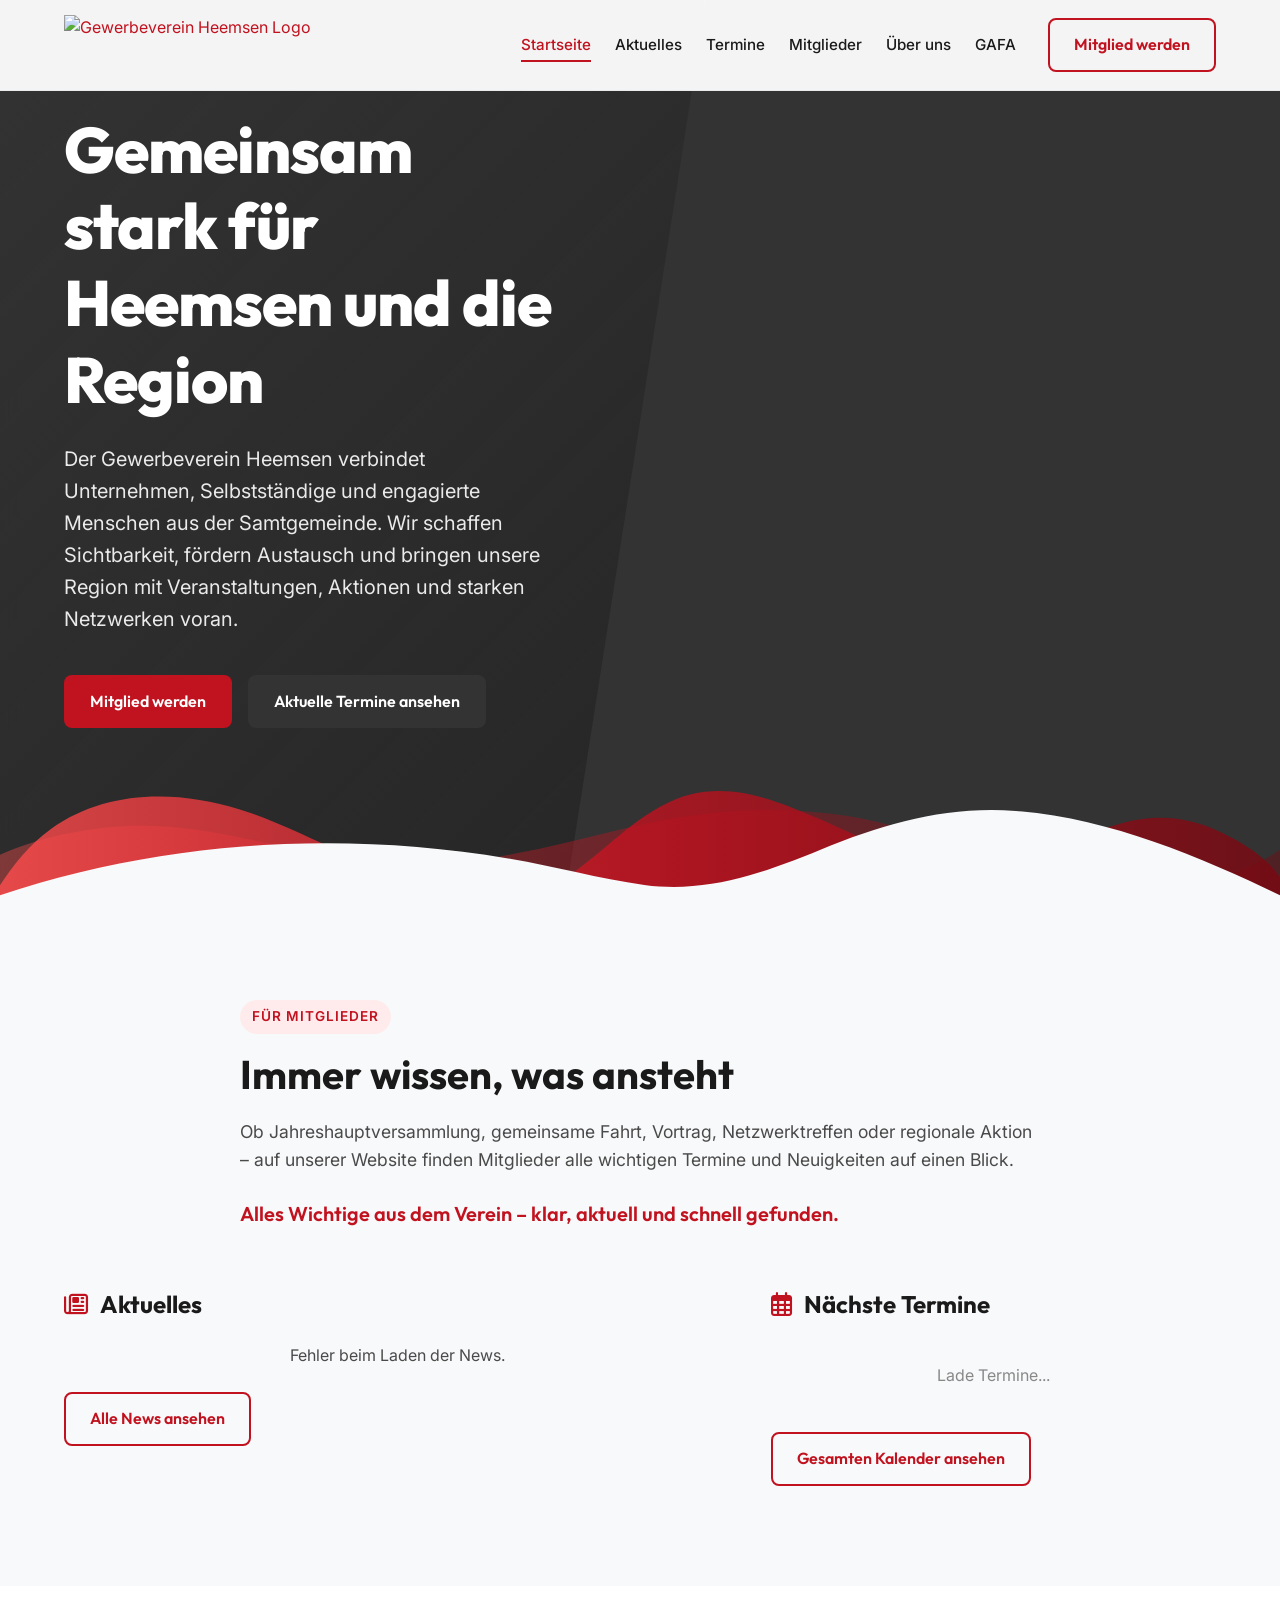
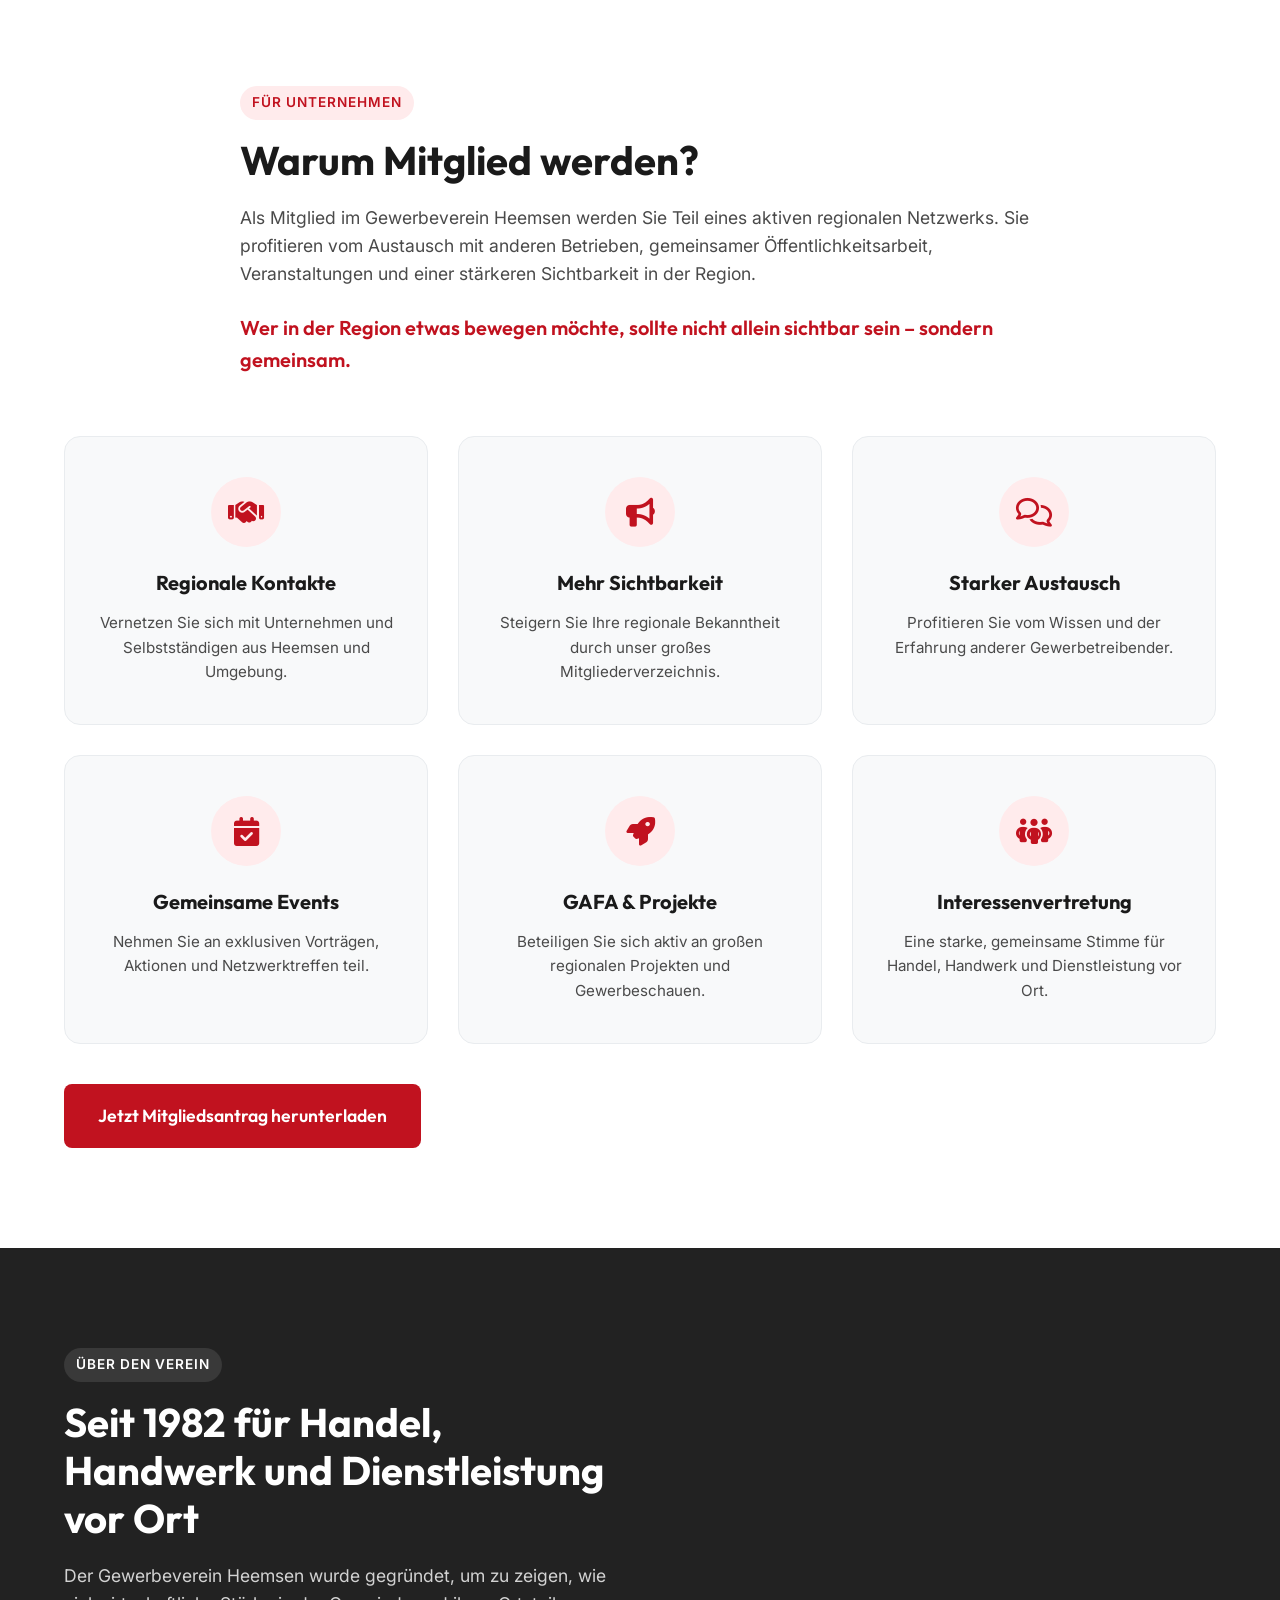
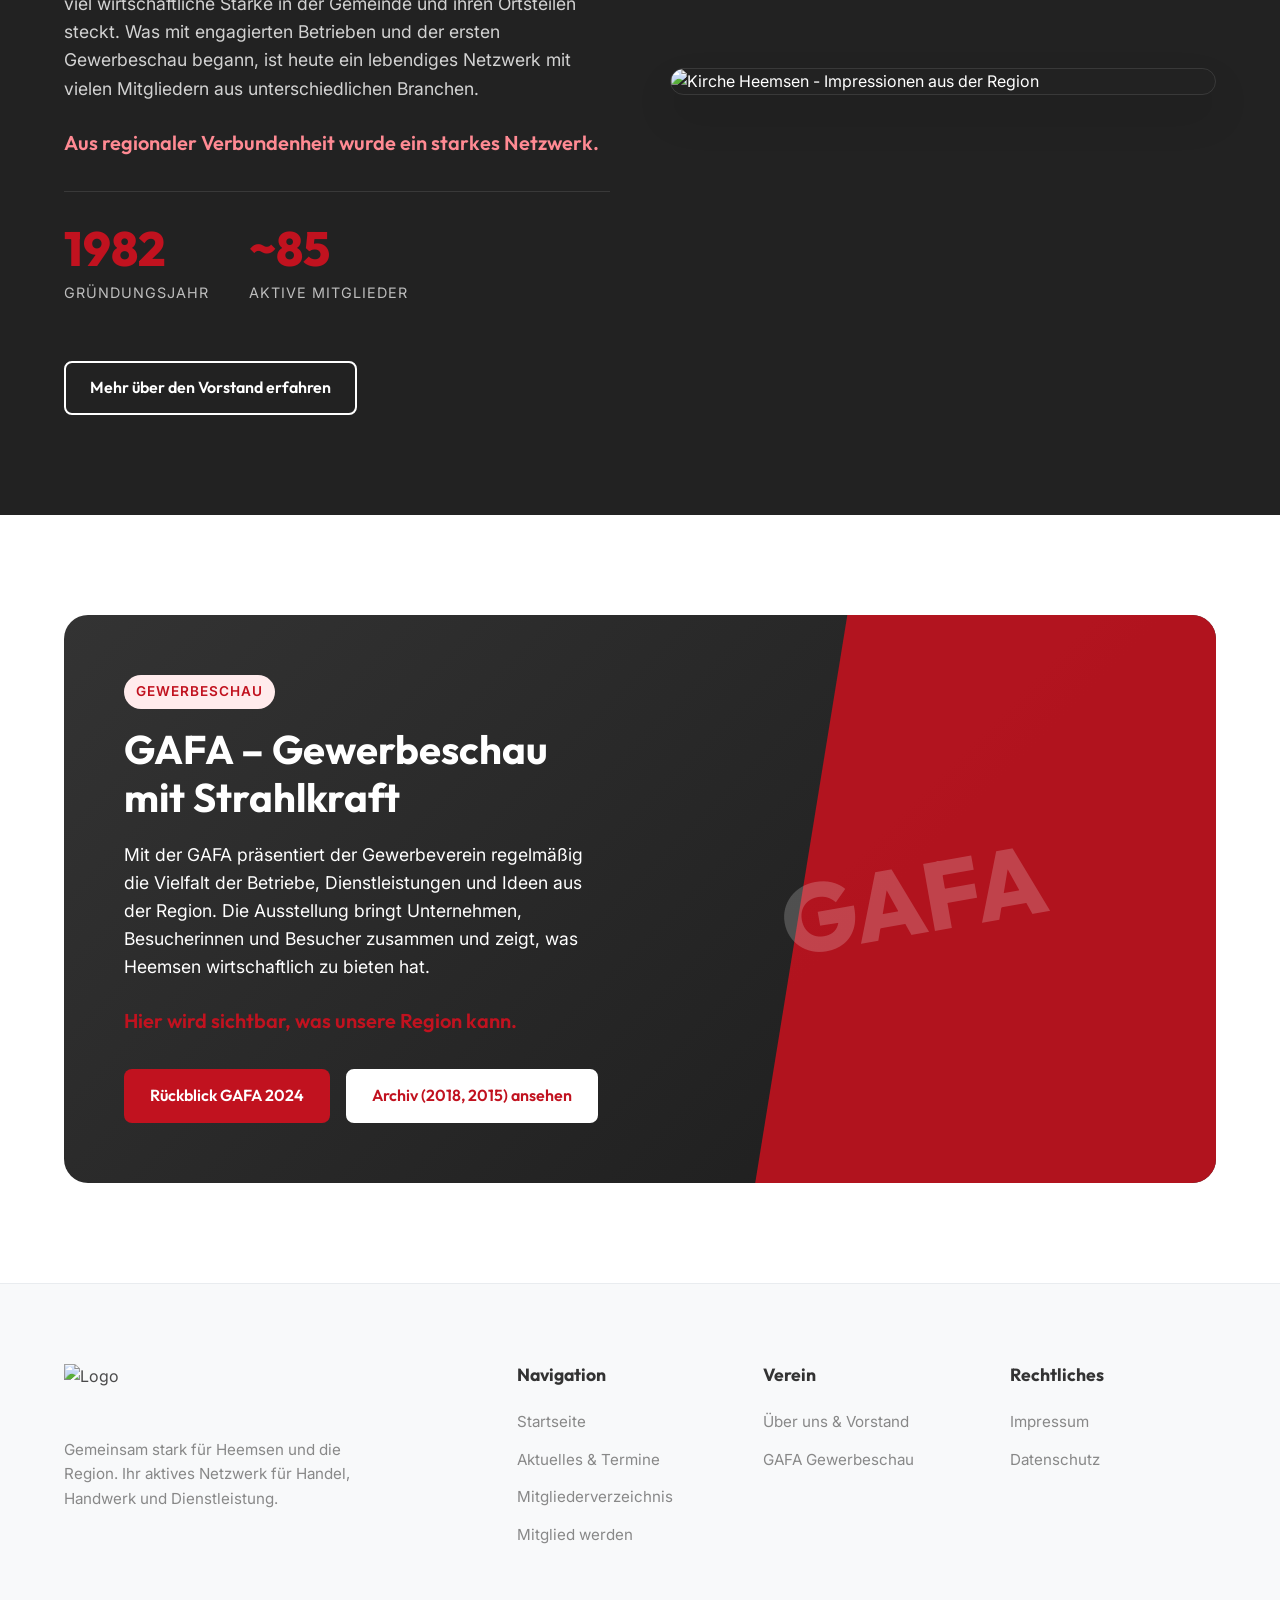
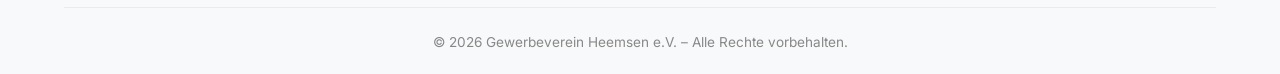
==== commit 4e28906d: "Clean up footer links and update index buttons" ====
--- a/index.html
+++ b/index.html
@@ -31,11 +31,11 @@
                     <li class="nav-item"><a href="aktuelles.html" class="nav-link">Aktuelles</a></li>
                     <li class="nav-item"><a href="termine.html" class="nav-link">Termine</a></li>
                     <li class="nav-item"><a href="mitglieder.html" class="nav-link">Mitglieder</a></li>
-                    <li class="nav-item"><a href="#ueber-uns" class="nav-link">Über uns</a></li>
+                    <li class="nav-item"><a href="ueber-uns.html" class="nav-link">Über uns</a></li>
                     <li class="nav-item"><a href="#gafa" class="nav-link">GAFA</a></li>
                 </ul>
                 <div class="nav-actions">
-                    <a href="#mitglied-werden" class="btn btn-outline">Mitglied werden</a>
+                    <a href="mitglied-werden.html" class="btn btn-outline">Mitglied werden</a>
                 </div>
             </nav>
 
@@ -54,8 +54,8 @@
                 <h1 class="hero-title">Gemeinsam stark für Heemsen und die Region</h1>
                 <p class="hero-subtitle">Der Gewerbeverein Heemsen verbindet Unternehmen, Selbstständige und engagierte Menschen aus der Samtgemeinde. Wir schaffen Sichtbarkeit, fördern Austausch und bringen unsere Region mit Veranstaltungen, Aktionen und starken Netzwerken voran.</p>
                 <div class="hero-buttons">
-                    <a href="#mitglied-werden" class="btn btn-primary">Mitglied werden</a>
-                    <a href="#termine" class="btn btn-secondary">Aktuelle Termine ansehen</a>
+                    <a href="mitglied-werden.html" class="btn btn-primary">Mitglied werden</a>
+                    <a href="aktuelles.html" class="btn btn-secondary">Aktuelle Termine ansehen</a>
                 </div>
             </div>
         </div>
@@ -159,7 +159,7 @@
             </div>
 
             <div class="text-center mt-4">
-                <a href="#" class="btn btn-primary btn-large">Jetzt Mitgliedsantrag herunterladen</a>
+                <a href="mitglied-werden.html" class="btn btn-primary btn-large">Jetzt Mitgliedsantrag herunterladen</a>
             </div>
         </div>
     </section>
@@ -183,7 +183,7 @@
                             <span class="stat-label">Aktive Mitglieder</span>
                         </div>
                     </div>
-                    <a href="#" class="btn btn-outline-light mt-3">Mehr über den Vorstand erfahren</a>
+                    <a href="ueber-uns.html" class="btn btn-outline-light mt-3">Mehr über den Vorstand erfahren</a>
                 </div>
                 <div class="about-image">
                     <img src="https://pub-b33108412309406a9a941ddc51e9a5b9.r2.dev/gewerbeverein%20heemsen/Kirche-Heemsen.png" alt="Kirche Heemsen - Impressionen aus der Region" class="about-img">
@@ -227,16 +227,16 @@
                         <li><a href="#">Startseite</a></li>
                         <li><a href="#aktuelles">Aktuelles & Termine</a></li>
                         <li><a href="mitglieder.html">Mitgliederverzeichnis</a></li>
-                        <li><a href="#mitglied-werden">Mitglied werden</a></li>
+                        <li><a href="mitglied-werden.html">Mitglied werden</a></li>
                     </ul>
                 </div>
                 <div class="footer-col">
                     <h4 class="footer-heading">Verein</h4>
                     <ul class="footer-links">
-                        <li><a href="#ueber-uns">Über uns & Vorstand</a></li>
+                        <li><a href="ueber-uns.html">Über uns & Vorstand</a></li>
                         <li><a href="#gafa">GAFA Gewerbeschau</a></li>
-                        <li><a href="#">Interner Bereich</a></li>
-                        <li><a href="#">Kontakt</a></li>
+                        
+                        
                     </ul>
                 </div>
                 <div class="footer-col">
@@ -256,3 +256,4 @@
     <script src="main.js"></script>
 </body>
 </html>
+
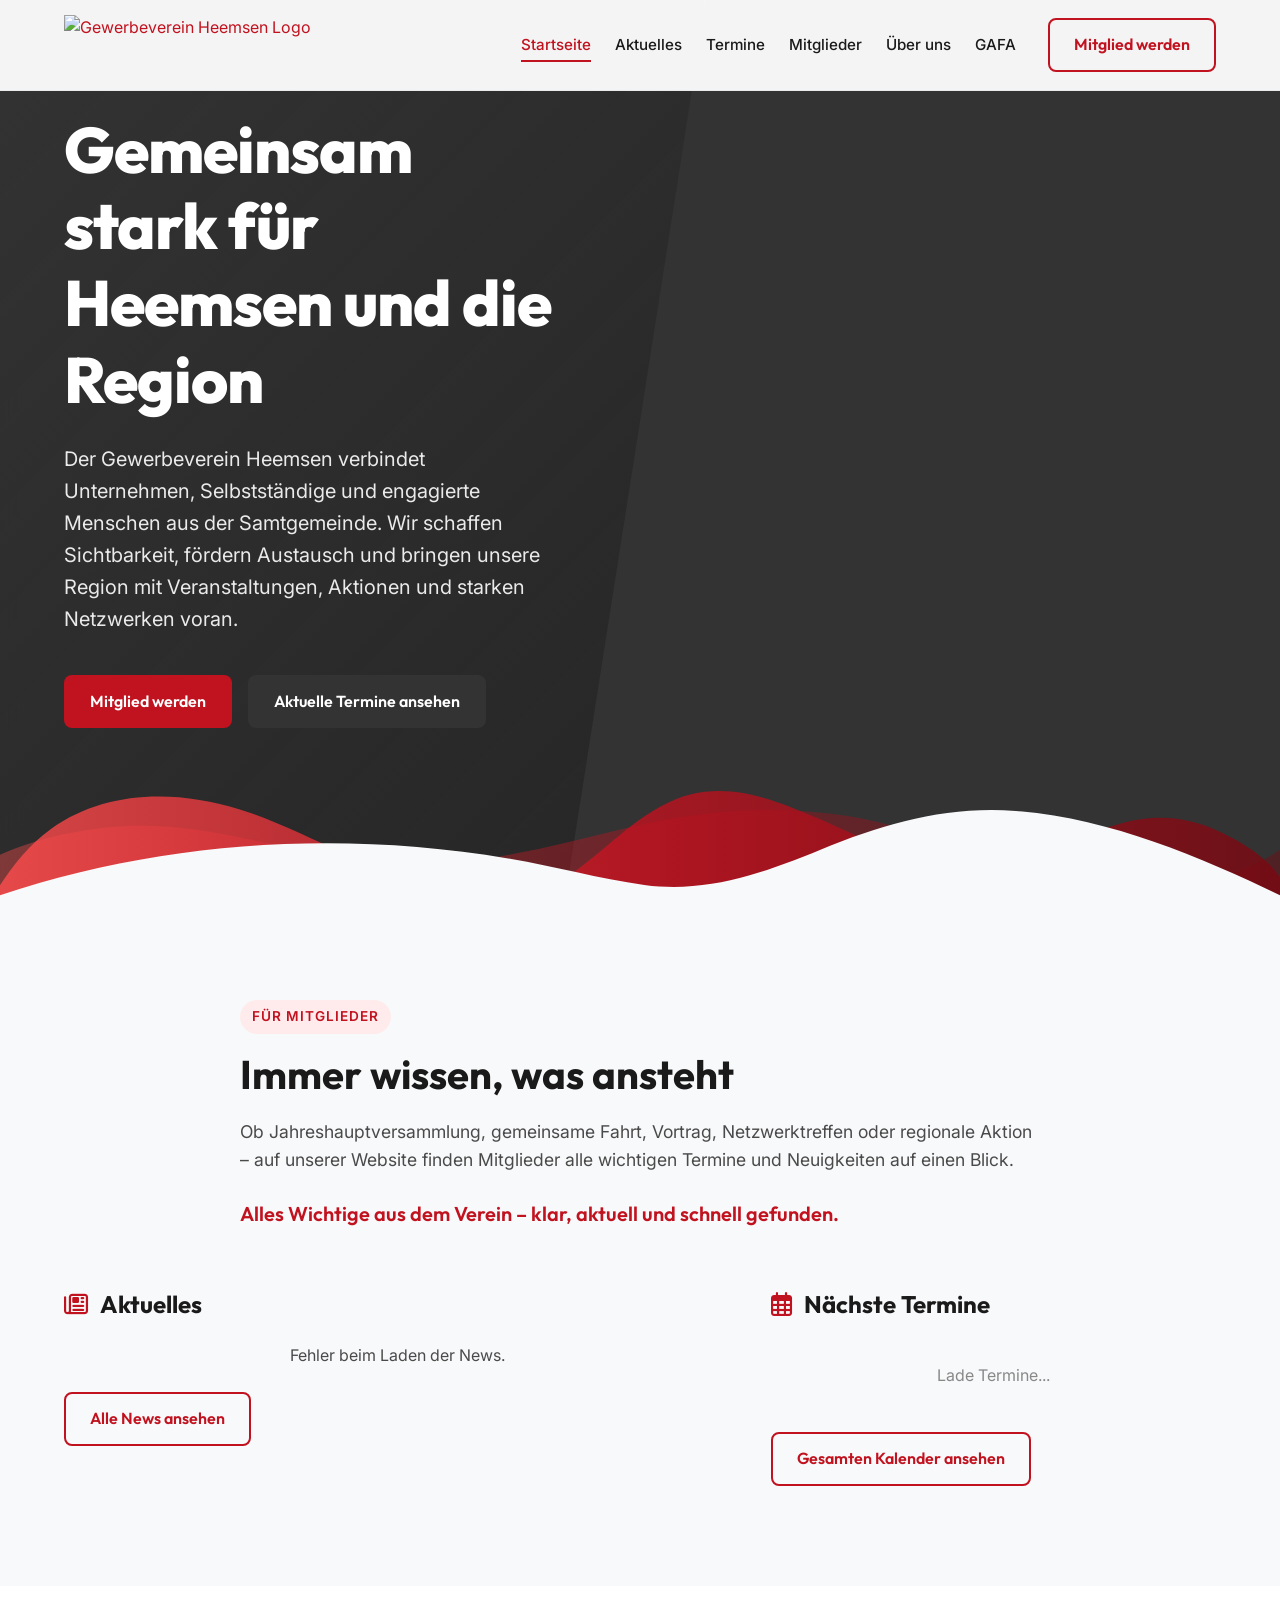
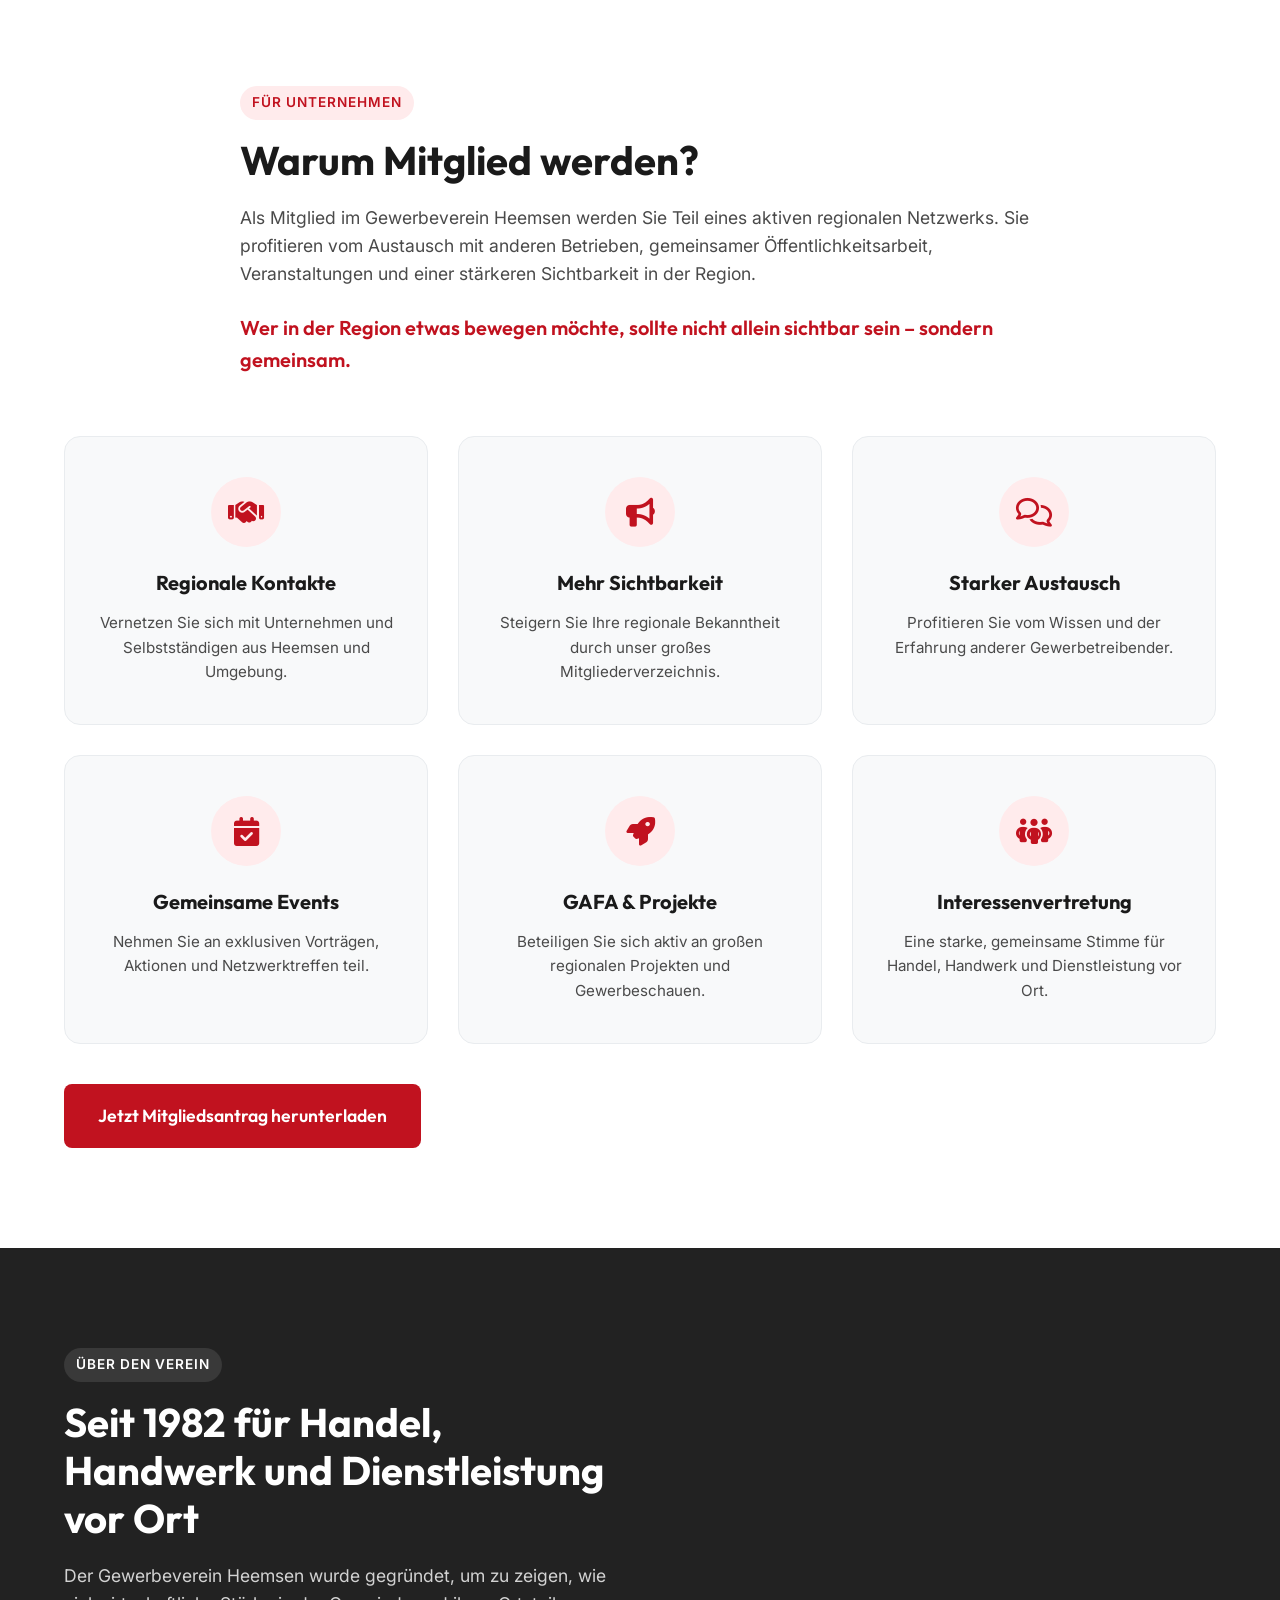
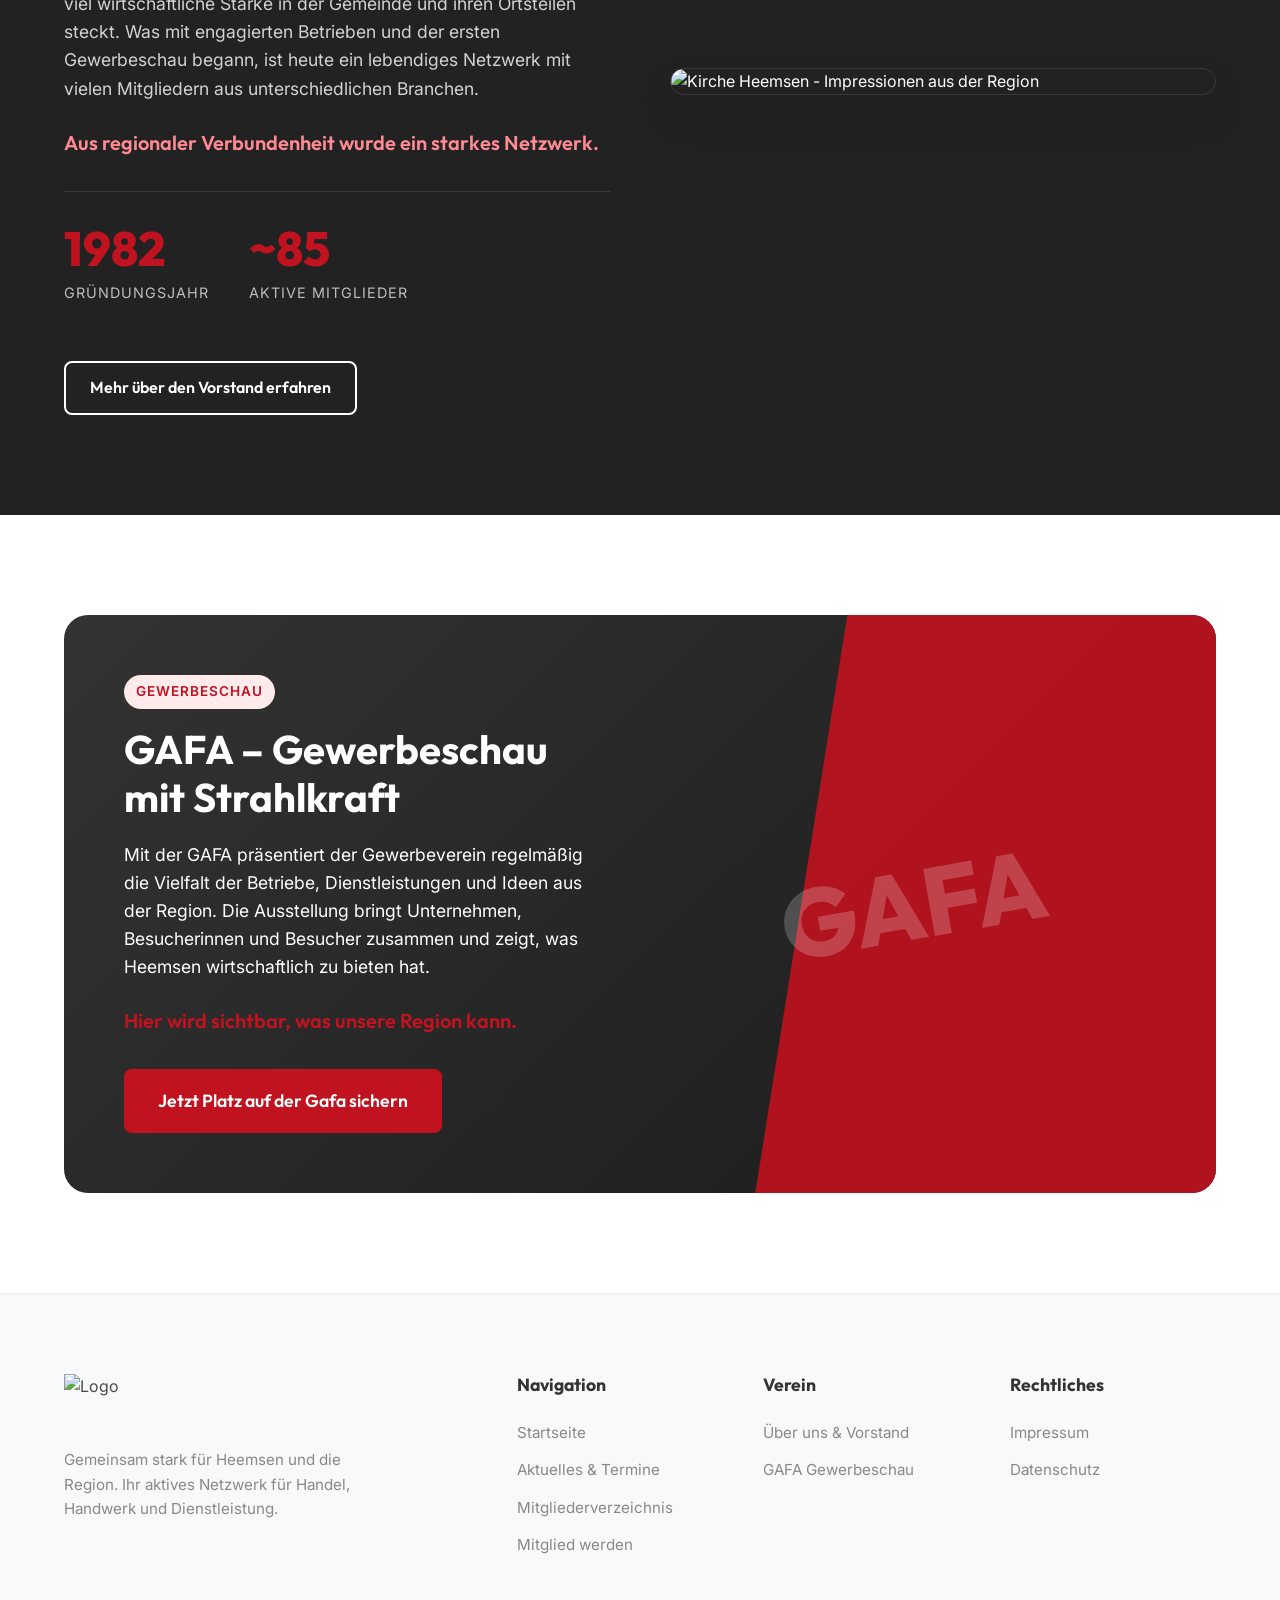
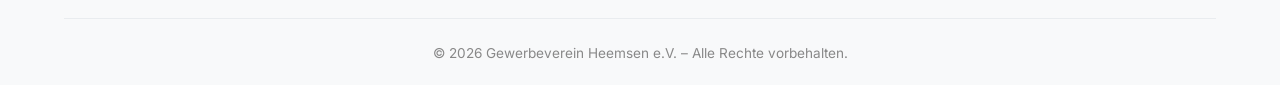
==== commit 02759253: "Create GAFA subpage with instructions and gallery, update index button" ====
--- a/index.html
+++ b/index.html
@@ -15,6 +15,70 @@
     
     <!-- Styles -->
     <link rel="stylesheet" href="style.css">
+
+    <style>
+        /* Mobile Optimization for Index Page */
+        @media screen and (max-width: 768px) {
+            /* Fix general section padding */
+            .section {
+                padding: 50px 0 !important;
+            }
+            
+            /* Fix Hero */
+            .hero-title {
+                font-size: 2.5rem !important;
+            }
+            .hero-subtitle {
+                font-size: 1.1rem !important;
+            }
+            
+            /* Fix card grids to not overflow */
+            .card-grid, .benefits-grid {
+                grid-template-columns: 1fr !important;
+                gap: 20px !important;
+            }
+            
+            /* Fix membership CTA box */
+            .cta-box {
+                padding: 30px 20px !important;
+            }
+            .cta-title {
+                font-size: 1.8rem !important;
+            }
+            
+            /* Fix GAFA Section */
+            .gafa-section {
+                padding: 60px 20px !important;
+            }
+            .gafa-title {
+                font-size: 2rem !important;
+            }
+            
+            /* Fix Vorstand Section */
+            .vorstand-container {
+                flex-direction: column !important;
+                gap: 30px !important;
+            }
+            .vorstand-title {
+                font-size: 2rem !important;
+            }
+            
+            /* Divider Image */
+            .divider-img {
+                height: 250px !important;
+            }
+            
+            /* About Grid (if applicable) */
+            .about-grid {
+                grid-template-columns: 1fr !important;
+                gap: 30px !important;
+            }
+        }
+    </style>
+
+
+    <!-- Favicon -->
+    <link rel="icon" type="image/png" href="https://pub-b33108412309406a9a941ddc51e9a5b9.r2.dev/gewerbeverein%20heemsen/GH_Logo_hochaufloesend_transparent.png">
 </head>
 <body>
 
@@ -32,7 +96,7 @@
                     <li class="nav-item"><a href="termine.html" class="nav-link">Termine</a></li>
                     <li class="nav-item"><a href="mitglieder.html" class="nav-link">Mitglieder</a></li>
                     <li class="nav-item"><a href="ueber-uns.html" class="nav-link">Über uns</a></li>
-                    <li class="nav-item"><a href="#gafa" class="nav-link">GAFA</a></li>
+                    <li class="nav-item"><a href="gafa.html" class="nav-link">GAFA</a></li>
                 </ul>
                 <div class="nav-actions">
                     <a href="mitglied-werden.html" class="btn btn-outline">Mitglied werden</a>
@@ -202,8 +266,7 @@
                     <p class="section-description">Mit der GAFA präsentiert der Gewerbeverein regelmäßig die Vielfalt der Betriebe, Dienstleistungen und Ideen aus der Region. Die Ausstellung bringt Unternehmen, Besucherinnen und Besucher zusammen und zeigt, was Heemsen wirtschaftlich zu bieten hat.</p>
                     <p class="section-highlight">Hier wird sichtbar, was unsere Region kann.</p>
                     <div class="gafa-buttons">
-                        <a href="#" class="btn btn-primary">Rückblick GAFA 2024</a>
-                        <a href="#" class="btn btn-outline text-dark">Archiv (2018, 2015) ansehen</a>
+                        <a href="gafa.html" class="btn btn-primary btn-large">Jetzt Platz auf der Gafa sichern</a>
                     </div>
                 </div>
                 <div class="gafa-visual">
@@ -234,7 +297,7 @@
                     <h4 class="footer-heading">Verein</h4>
                     <ul class="footer-links">
                         <li><a href="ueber-uns.html">Über uns & Vorstand</a></li>
-                        <li><a href="#gafa">GAFA Gewerbeschau</a></li>
+                        <li><a href="gafa.html">GAFA Gewerbeschau</a></li>
                         
                         
                     </ul>
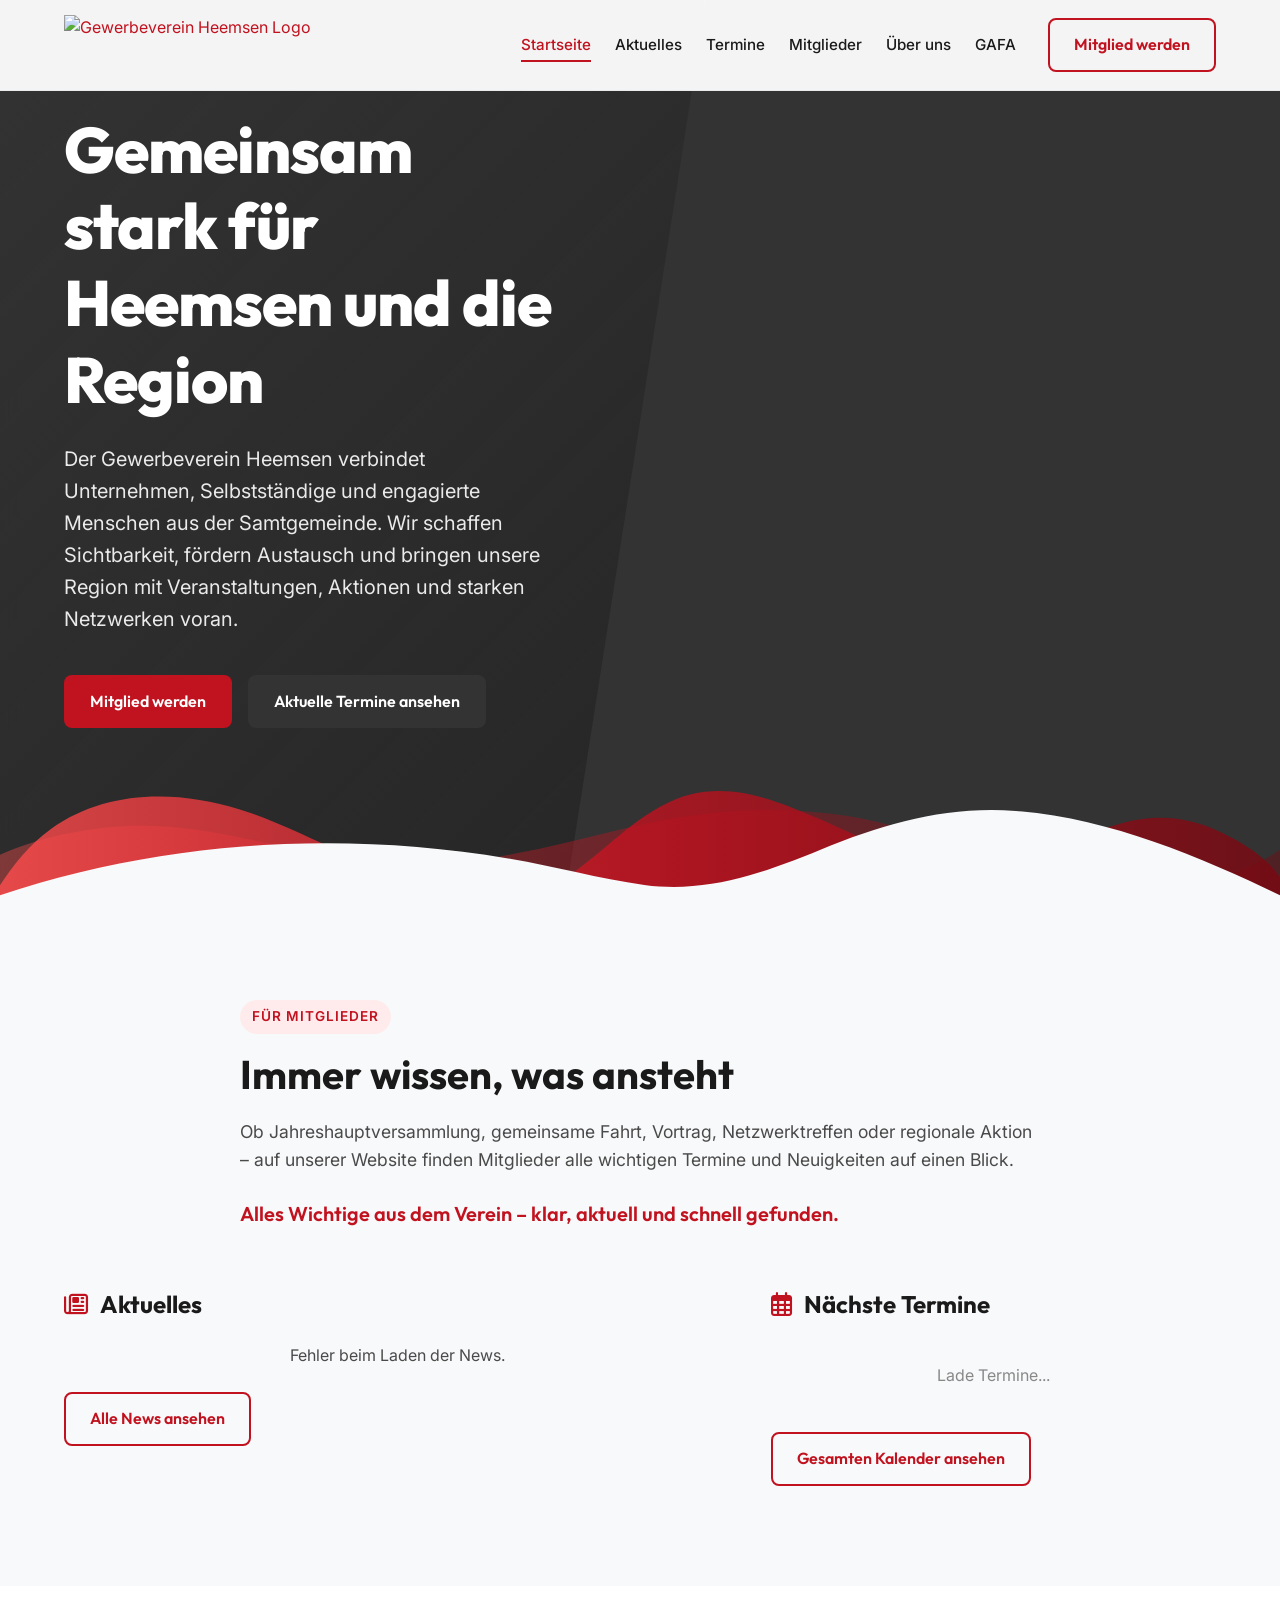
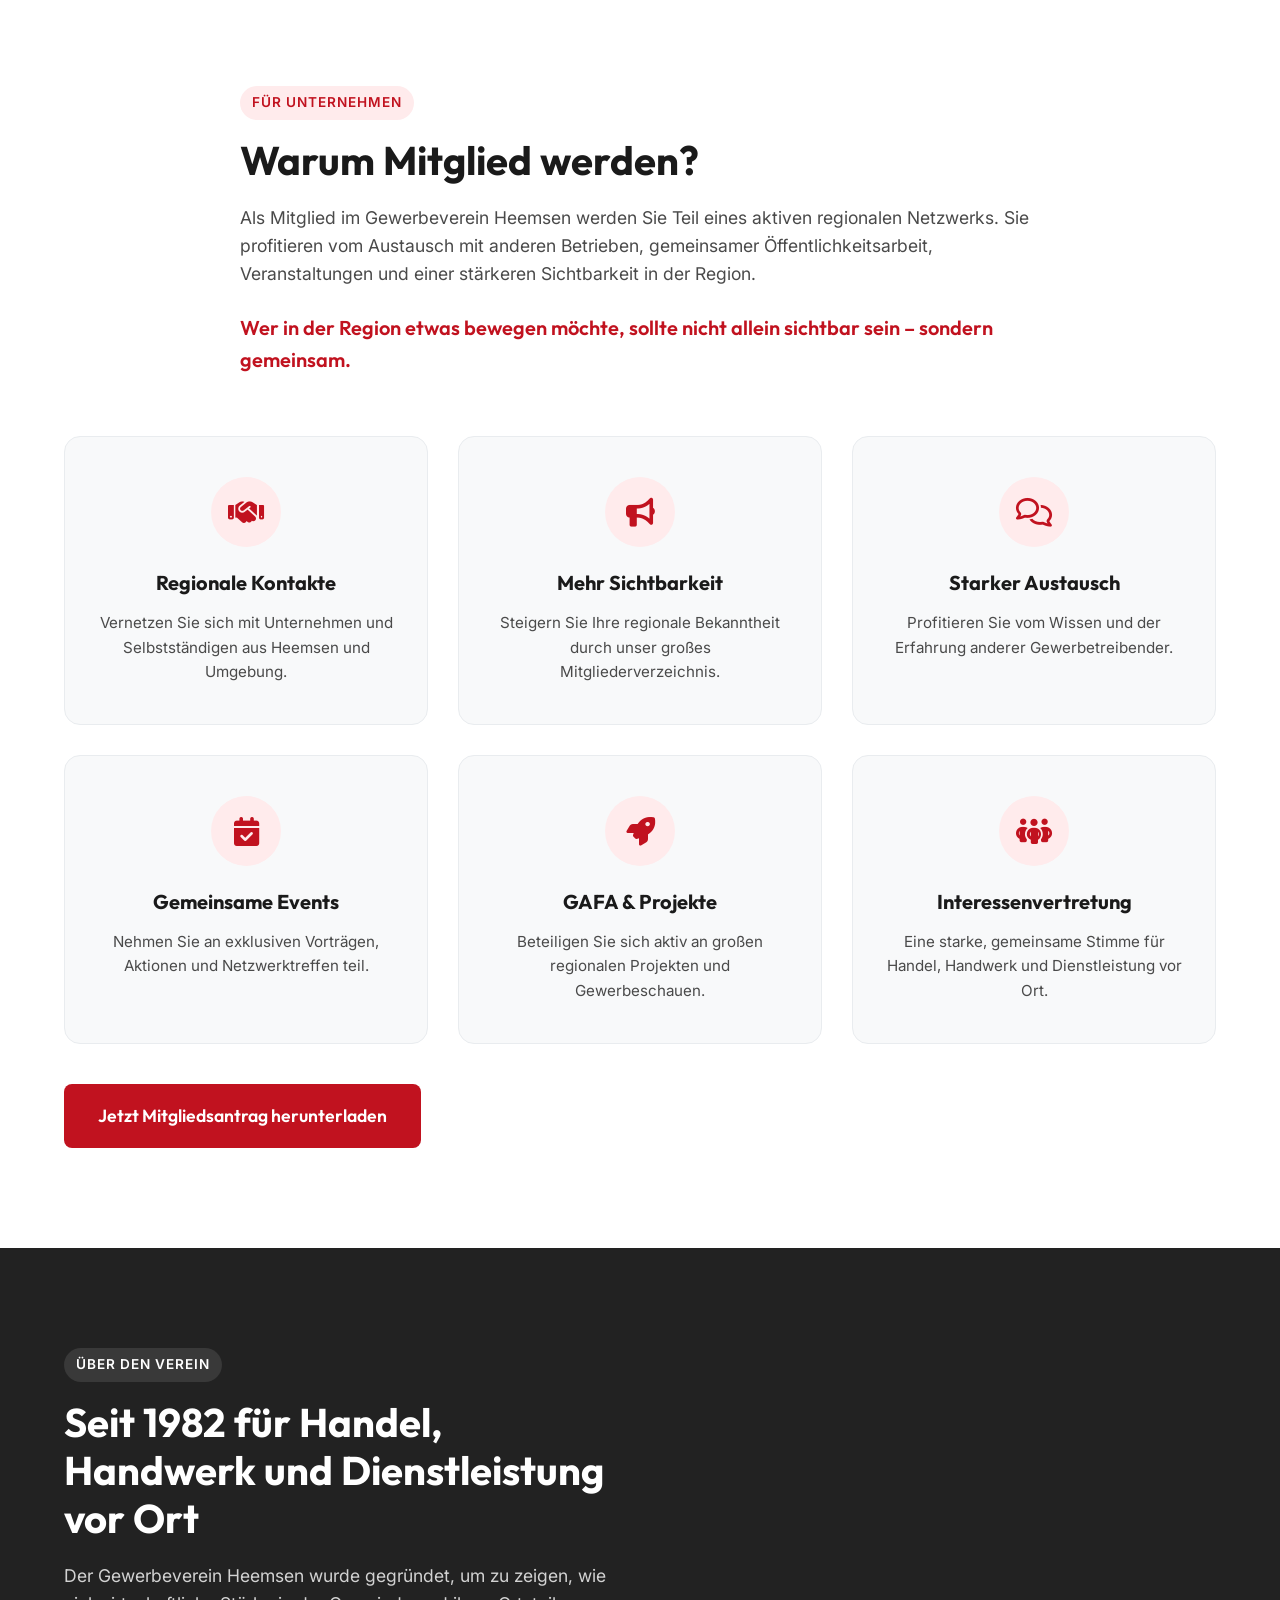
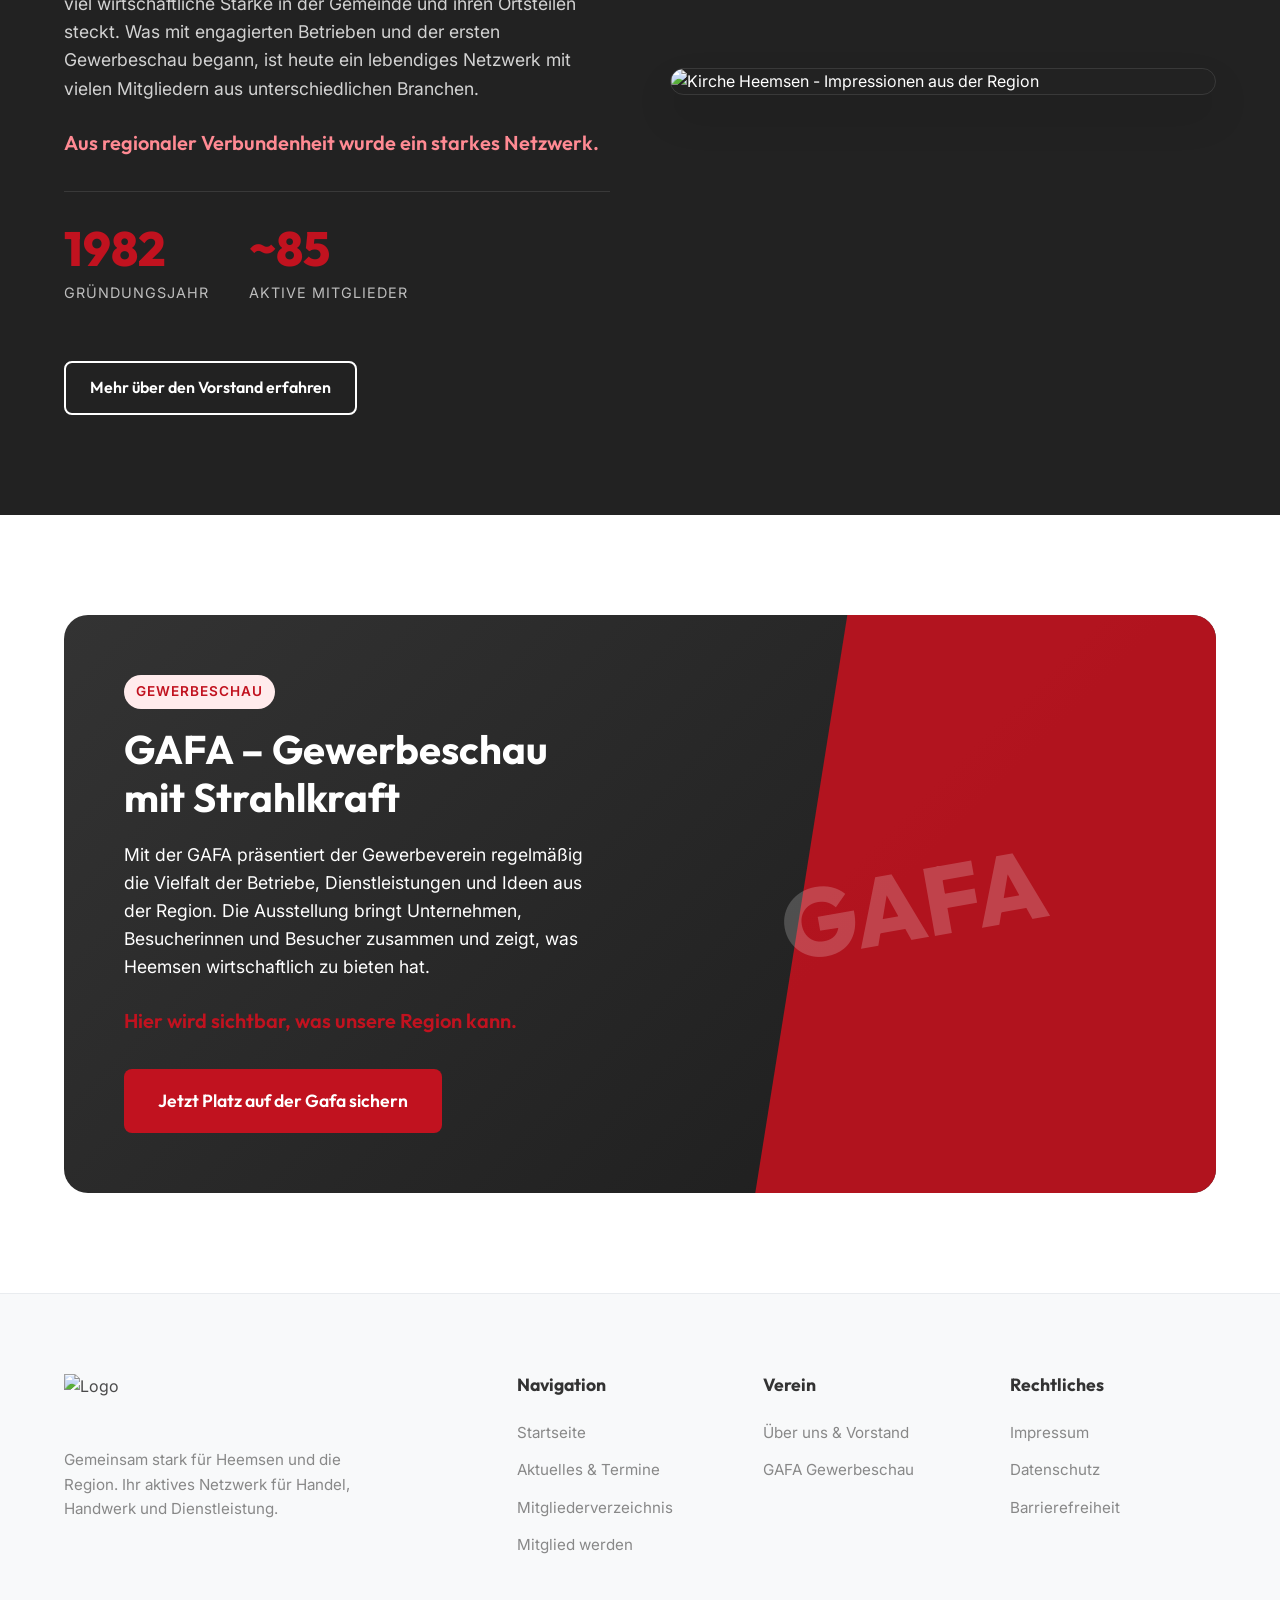
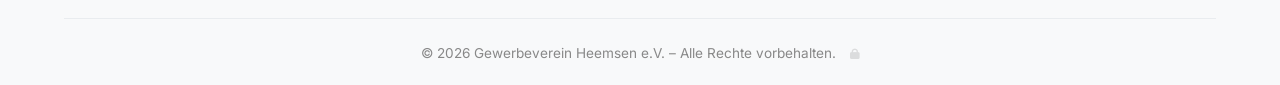
==== commit e718e5f4: "feat: complete member directory with 84 members, WebP logos in R2, unified admin dashboard, mobile o" ====
--- a/index.html
+++ b/index.html
@@ -3,7 +3,30 @@
 <head>
     <meta charset="UTF-8">
     <meta name="viewport" content="width=device-width, initial-scale=1.0">
-    <title>Gewerbeverein Heemsen</title>
+    <title>Gewerbeverein Heemsen e.V. – Starkes Netzwerk vor Ort</title>
+    <meta name="description" content="Gewerbeverein Heemsen e.V. – Das starke regionale Netzwerk für Handwerk, Handel und Dienstleistung in der Samtgemeinde Heemsen und Umgebung.">
+    <meta property="og:title" content="Gewerbeverein Heemsen e.V.">
+    <meta property="og:description" content="Das starke regionale Netzwerk für Handwerk, Handel und Dienstleistung in der Samtgemeinde Heemsen.">
+    <meta property="og:image" content="https://pub-b33108412309406a9a941ddc51e9a5b9.r2.dev/gewerbeverein%20heemsen/Gewerbeverein-Heemsen-Logo.png">
+    <meta property="og:type" content="website">
+
+    <!-- Schema.org Structured Data -->
+    <script type="application/ld+json">
+    {
+      "@context": "https://schema.org",
+      "@type": "LocalBusiness",
+      "name": "Gewerbeverein Heemsen e.V.",
+      "url": "https://www.gewerbeverein-heemsen.de",
+      "logo": "https://pub-b33108412309406a9a941ddc51e9a5b9.r2.dev/gewerbeverein%20heemsen/Gewerbeverein-Heemsen-Logo.png",
+      "description": "Gemeinsam stark für Heemsen und die Region. Ihr aktives Netzwerk für Handel, Handwerk und Dienstleistung.",
+      "address": {
+        "@type": "PostalAddress",
+        "addressLocality": "Heemsen",
+        "postalCode": "31622",
+        "addressCountry": "DE"
+      }
+    }
+    </script>
     
     <!-- Google Fonts -->
     <link rel="preconnect" href="https://fonts.googleapis.com">
@@ -15,67 +38,6 @@
     
     <!-- Styles -->
     <link rel="stylesheet" href="style.css">
-
-    <style>
-        /* Mobile Optimization for Index Page */
-        @media screen and (max-width: 768px) {
-            /* Fix general section padding */
-            .section {
-                padding: 50px 0 !important;
-            }
-            
-            /* Fix Hero */
-            .hero-title {
-                font-size: 2.5rem !important;
-            }
-            .hero-subtitle {
-                font-size: 1.1rem !important;
-            }
-            
-            /* Fix card grids to not overflow */
-            .card-grid, .benefits-grid {
-                grid-template-columns: 1fr !important;
-                gap: 20px !important;
-            }
-            
-            /* Fix membership CTA box */
-            .cta-box {
-                padding: 30px 20px !important;
-            }
-            .cta-title {
-                font-size: 1.8rem !important;
-            }
-            
-            /* Fix GAFA Section */
-            .gafa-section {
-                padding: 60px 20px !important;
-            }
-            .gafa-title {
-                font-size: 2rem !important;
-            }
-            
-            /* Fix Vorstand Section */
-            .vorstand-container {
-                flex-direction: column !important;
-                gap: 30px !important;
-            }
-            .vorstand-title {
-                font-size: 2rem !important;
-            }
-            
-            /* Divider Image */
-            .divider-img {
-                height: 250px !important;
-            }
-            
-            /* About Grid (if applicable) */
-            .about-grid {
-                grid-template-columns: 1fr !important;
-                gap: 30px !important;
-            }
-        }
-    </style>
-
 
     <!-- Favicon -->
     <link rel="icon" type="image/png" href="https://pub-b33108412309406a9a941ddc51e9a5b9.r2.dev/gewerbeverein%20heemsen/GH_Logo_hochaufloesend_transparent.png">
@@ -307,11 +269,12 @@
                     <ul class="footer-links">
                         <li><a href="impressum.html">Impressum</a></li>
                         <li><a href="datenschutz.html">Datenschutz</a></li>
+                        <li><a href="barrierefreiheit.html">Barrierefreiheit</a></li>
                     </ul>
                 </div>
             </div>
             <div class="footer-bottom">
-                <p>&copy; 2026 Gewerbeverein Heemsen e.V. – Alle Rechte vorbehalten.</p>
+                <p>&copy; 2026 Gewerbeverein Heemsen e.V. – Alle Rechte vorbehalten. <a href="/admin" style="opacity: 0.25; margin-left: 10px; color: inherit; text-decoration: none;" title="Admin"><i class="fa-solid fa-lock" style="font-size: 11px;"></i></a></p>
             </div>
         </div>
     </footer>
--- a/style.css
+++ b/style.css
@@ -480,7 +480,13 @@
 
 .news-excerpt {
     font-size: 0.95rem;
+    line-height: 1.6;
     margin-bottom: 16px;
+    display: -webkit-box;
+    -webkit-line-clamp: 3;
+    -webkit-box-orient: vertical;
+    overflow: hidden;
+    text-overflow: ellipsis;
     flex-grow: 1;
 }
 
@@ -769,7 +775,7 @@
     font-size: 0.85rem;
 }
 
-/* --- RESPONSIVE DESIGN --- */
+/* --- COMPREHENSIVE RESPONSIVE DESIGN SYSTEM --- */
 @media (max-width: 992px) {
     .hero::before {
         width: 100%;
@@ -777,17 +783,17 @@
     }
 
     .hero-title {
-        font-size: 3rem;
-    }
-    .members-grid, .about-grid, .gafa-banner {
-        grid-template-columns: 1fr;
+        font-size: clamp(2.5rem, 5vw, 3.5rem);
+    }
+    .members-grid, .about-grid, .gafa-banner, .history-grid, .board-grid {
+        grid-template-columns: 1fr !important;
     }
     .news-card {
         flex-direction: column;
     }
     .news-image-placeholder {
         width: 100%;
-        height: 200px;
+        height: 220px;
     }
     .gafa-banner::after {
         display: none;
@@ -795,25 +801,107 @@
     .gafa-banner {
         background: var(--secondary);
     }
+    .page-hero {
+        padding: 135px 0 65px 0;
+    }
 }
 
 @media (max-width: 768px) {
-    .hero::before {
-        clip-path: polygon(0 0, 100% 0, 100% 90%, 0 100%);
+    /* Global Mobile Cleanliness */
+    html, body {
+        overflow-x: hidden !important;
+        width: 100%;
+        -webkit-text-size-adjust: 100%;
+    }
+
+    .container {
+        width: 100%;
+        padding: 0 20px;
+        box-sizing: border-box;
+    }
+
+    .section {
+        padding: 50px 0;
+    }
+
+    .section-title {
+        font-size: clamp(1.75rem, 6vw, 2.2rem);
+        line-height: 1.25;
+        margin-bottom: 16px;
+    }
+
+    .section-description {
+        font-size: 1rem;
+        line-height: 1.6;
+    }
+
+    /* Header & Mobile Drawer */
+    .header {
+        height: 72px;
+    }
+
+    .header-container {
+        height: 72px;
+    }
+
+    .header.scrolled .header-container {
+        height: 64px;
+    }
+
+    .logo img {
+        height: 42px;
+        width: auto;
+    }
+
+    .header.scrolled .logo img {
+        height: 36px;
+    }
+
+    .hamburger {
+        display: flex;
+        width: 44px;
+        height: 44px;
+        align-items: center;
+        justify-content: center;
+        padding: 8px;
+        cursor: pointer;
+        z-index: 1001;
+    }
+
+    .hamburger .bar {
+        width: 26px;
+        height: 3px;
+    }
+
+    .hamburger.active .bar:nth-child(1) {
+        transform: translateY(9px) rotate(45deg);
+    }
+    .hamburger.active .bar:nth-child(2) {
+        opacity: 0;
+    }
+    .hamburger.active .bar:nth-child(3) {
+        transform: translateY(-9px) rotate(-45deg);
     }
 
     .nav-menu {
         position: fixed;
-        top: 90px;
+        top: 72px;
         left: -100%;
         width: 100%;
-        height: calc(100vh - 90px);
-        background-color: var(--bg-color);
+        height: calc(100vh - 72px);
+        background-color: rgba(255, 255, 255, 0.98);
+        backdrop-filter: blur(16px);
+        -webkit-backdrop-filter: blur(16px);
         flex-direction: column;
         align-items: center;
-        padding: 40px 20px;
-        transition: var(--transition);
-        gap: 24px;
+        justify-content: flex-start;
+        padding: 32px 24px 60px;
+        transition: left 0.35s cubic-bezier(0.22, 1, 0.36, 1);
+        gap: 16px;
+        overflow-y: auto;
+        -webkit-overflow-scrolling: touch;
+        box-shadow: 0 20px 40px rgba(0, 0, 0, 0.1);
+        z-index: 999;
     }
     
     .nav-menu.active {
@@ -821,52 +909,307 @@
     }
     
     .header.scrolled .nav-menu {
-        top: 70px;
-        height: calc(100vh - 70px);
+        top: 64px;
+        height: calc(100vh - 64px);
     }
 
     .nav-list {
         flex-direction: column;
+        width: 100%;
         text-align: center;
-        gap: 16px;
+        gap: 8px;
     }
 
     .nav-link {
-        font-size: 1.2rem;
-    }
-
-    .hamburger {
+        font-size: 1.15rem;
+        font-weight: 600;
+        padding: 12px 20px;
+        display: block;
+        border-radius: var(--radius-md);
+        color: var(--text-dark);
+    }
+
+    .nav-link:hover, .nav-link.active {
+        background: rgba(193, 18, 31, 0.08);
+        color: var(--primary);
+    }
+
+    .nav-actions {
+        width: 100%;
+        margin-top: 12px;
+    }
+
+    .nav-actions .btn {
+        width: 100%;
+        justify-content: center;
+        padding: 14px 20px;
+        font-size: 1rem;
         display: flex;
     }
 
-    .hamburger.active .bar:nth-child(1) {
-        transform: translateY(9px) rotate(45deg);
-    }
-    .hamburger.active .bar:nth-child(2) {
-        opacity: 0;
-    }
-    .hamburger.active .bar:nth-child(3) {
-        transform: translateY(-9px) rotate(-45deg);
+    /* Hero Section Mobile */
+    .hero {
+        min-height: auto;
+        padding: 110px 0 60px 0;
+        background-attachment: scroll !important; /* Critical for iOS Safari */
+        background-position: center center;
+    }
+
+    .hero::before {
+        width: 100%;
+        clip-path: none;
+        background: linear-gradient(180deg, rgba(25, 25, 25, 0.92) 0%, rgba(25, 25, 25, 0.85) 100%);
+        border-right: none;
+    }
+
+    .hero-content {
+        max-width: 100%;
+        text-align: center;
+        padding: 0;
     }
 
     .hero-title {
-        font-size: 2.5rem;
+        font-size: clamp(2.1rem, 7.5vw, 2.75rem);
+        line-height: 1.15;
+        margin-bottom: 16px;
     }
     
-    .hero-content {
-        padding: 0;
+    .hero-subtitle {
+        font-size: 1.05rem;
+        line-height: 1.6;
+        margin: 0 auto 28px;
+        max-width: 100%;
     }
     
     .hero-buttons {
         flex-direction: column;
-    }
-    
+        width: 100%;
+        gap: 12px;
+    }
+
+    .hero-buttons .btn {
+        width: 100%;
+        justify-content: center;
+    }
+
+    /* Subpage Hero */
+    .page-hero {
+        padding: 115px 0 45px 0;
+    }
+
+    .page-title {
+        font-size: clamp(2rem, 7vw, 2.6rem);
+        line-height: 1.2;
+        margin-bottom: 12px;
+    }
+
+    .page-subtitle {
+        font-size: 1rem;
+        line-height: 1.55;
+        padding: 0 10px;
+    }
+
+    /* All Cards & Grids Reset */
+    .news-grid-page,
+    .members-page-grid,
+    .events-page-grid,
+    .card-grid,
+    .benefits-grid,
+    .about-grid,
+    .gafa-banner,
+    .steps-container {
+        grid-template-columns: 1fr !important;
+        gap: 20px !important;
+    }
+
+    .news-card-large {
+        width: 100%;
+        margin: 0;
+    }
+
+    .news-card-large .news-card-img {
+        height: 200px;
+    }
+
+    .news-card-large .news-card-content {
+        padding: 22px 18px;
+    }
+
+    .news-card-large .news-title {
+        font-size: 1.25rem;
+        margin-bottom: 12px;
+    }
+
+    .news-card-large .btn {
+        width: 100%;
+        justify-content: center;
+    }
+
+    /* Member Tiles */
+    .member-tile {
+        padding: 22px 18px;
+    }
+
+    .member-logo-wrapper {
+        height: 90px;
+    }
+
+    .member-search-container {
+        max-width: 100%;
+        padding: 0 10px;
+    }
+
+    /* Events List & Tiles */
+    .event-item {
+        flex-direction: column;
+        align-items: flex-start;
+        padding: 18px;
+        gap: 14px;
+    }
+
+    .event-date-badge {
+        width: 100%;
+        flex-direction: row;
+        justify-content: center;
+        gap: 8px;
+        padding: 8px 16px;
+    }
+
+    .event-tile {
+        padding: 20px 16px;
+    }
+
+    /* Forms on Mobile (Prevent iOS Auto-Zoom on inputs < 16px) */
+    input, select, textarea, .form-control, #member-search {
+        font-size: 16px !important;
+    }
+
+    #member-search {
+        padding: 14px 18px 14px 46px;
+    }
+
+    .upload-form-container {
+        padding: 28px 18px !important;
+        border-radius: 16px !important;
+    }
+
+    .form-grid {
+        grid-template-columns: 1fr !important;
+        gap: 16px;
+    }
+
+    .step-card {
+        padding: 30px 20px;
+    }
+
+    .step-number {
+        margin-bottom: 16px;
+    }
+
+    /* Modal Responsive */
+    .modal-overlay {
+        padding: 12px;
+    }
+
+    .modal-content {
+        max-height: 94vh;
+        width: 100%;
+        border-radius: 16px;
+    }
+
+    .modal-slider-container {
+        height: 230px;
+    }
+
+    .modal-text-container {
+        padding: 22px 16px;
+    }
+
+    .modal-title {
+        font-size: 1.45rem;
+        line-height: 1.25;
+        margin-bottom: 12px;
+    }
+
+    .modal-body p {
+        font-size: 0.98rem;
+        line-height: 1.65;
+        margin-bottom: 14px;
+    }
+
+    .modal-close {
+        top: 10px;
+        right: 10px;
+        width: 40px;
+        height: 40px;
+        font-size: 1.1rem;
+        background: rgba(0, 0, 0, 0.7);
+    }
+
+    .slider-btn {
+        width: 36px;
+        height: 36px;
+        font-size: 0.95rem;
+    }
+
+    .slider-prev { left: 8px; }
+    .slider-next { right: 8px; }
+
+    /* Footer Mobile */
+    .footer {
+        padding: 48px 0 24px;
+    }
+
     .footer-grid {
         grid-template-columns: 1fr;
+        gap: 32px;
+    }
+
+    .footer-logo {
+        height: 44px;
+        margin-bottom: 14px;
+    }
+
+    .footer-bottom {
+        padding-top: 20px;
+        line-height: 1.6;
     }
     
     .gafa-buttons {
         flex-direction: column;
+    }
+}
+
+@media (max-width: 480px) {
+    .container {
+        padding: 0 16px;
+    }
+
+    .hero-title {
+        font-size: 1.95rem;
+    }
+
+    .page-title {
+        font-size: 1.85rem;
+    }
+
+    .btn {
+        padding: 12px 18px;
+        font-size: 0.92rem;
+    }
+
+    .page-btn {
+        width: 38px;
+        height: 38px;
+        font-size: 0.9rem;
+    }
+
+    .news-card-large .news-card-img {
+        height: 180px;
+    }
+
+    .modal-slider-container {
+        height: 200px;
     }
 }
 
@@ -937,20 +1280,33 @@
 }
 
 .news-card-large .news-title {
-    font-size: 1.5rem;
-    margin-bottom: 16px;
+    font-size: 1.35rem;
+    line-height: 1.3;
+    margin-bottom: 14px;
     color: var(--text-dark);
+    display: -webkit-box;
+    -webkit-line-clamp: 2;
+    -webkit-box-orient: vertical;
+    overflow: hidden;
 }
 
 .news-card-large .news-excerpt {
-    font-size: 1rem;
+    font-size: 0.95rem;
     color: var(--text-main);
+    line-height: 1.6;
     margin-bottom: 24px;
+    display: -webkit-box;
+    -webkit-line-clamp: 4;
+    -webkit-box-orient: vertical;
+    overflow: hidden;
+    text-overflow: ellipsis;
+    min-height: 4.8em;
     flex-grow: 1;
 }
 
 .news-card-large .btn {
     align-self: flex-start;
+    margin-top: auto;
 }
 
 /* Pagination */
